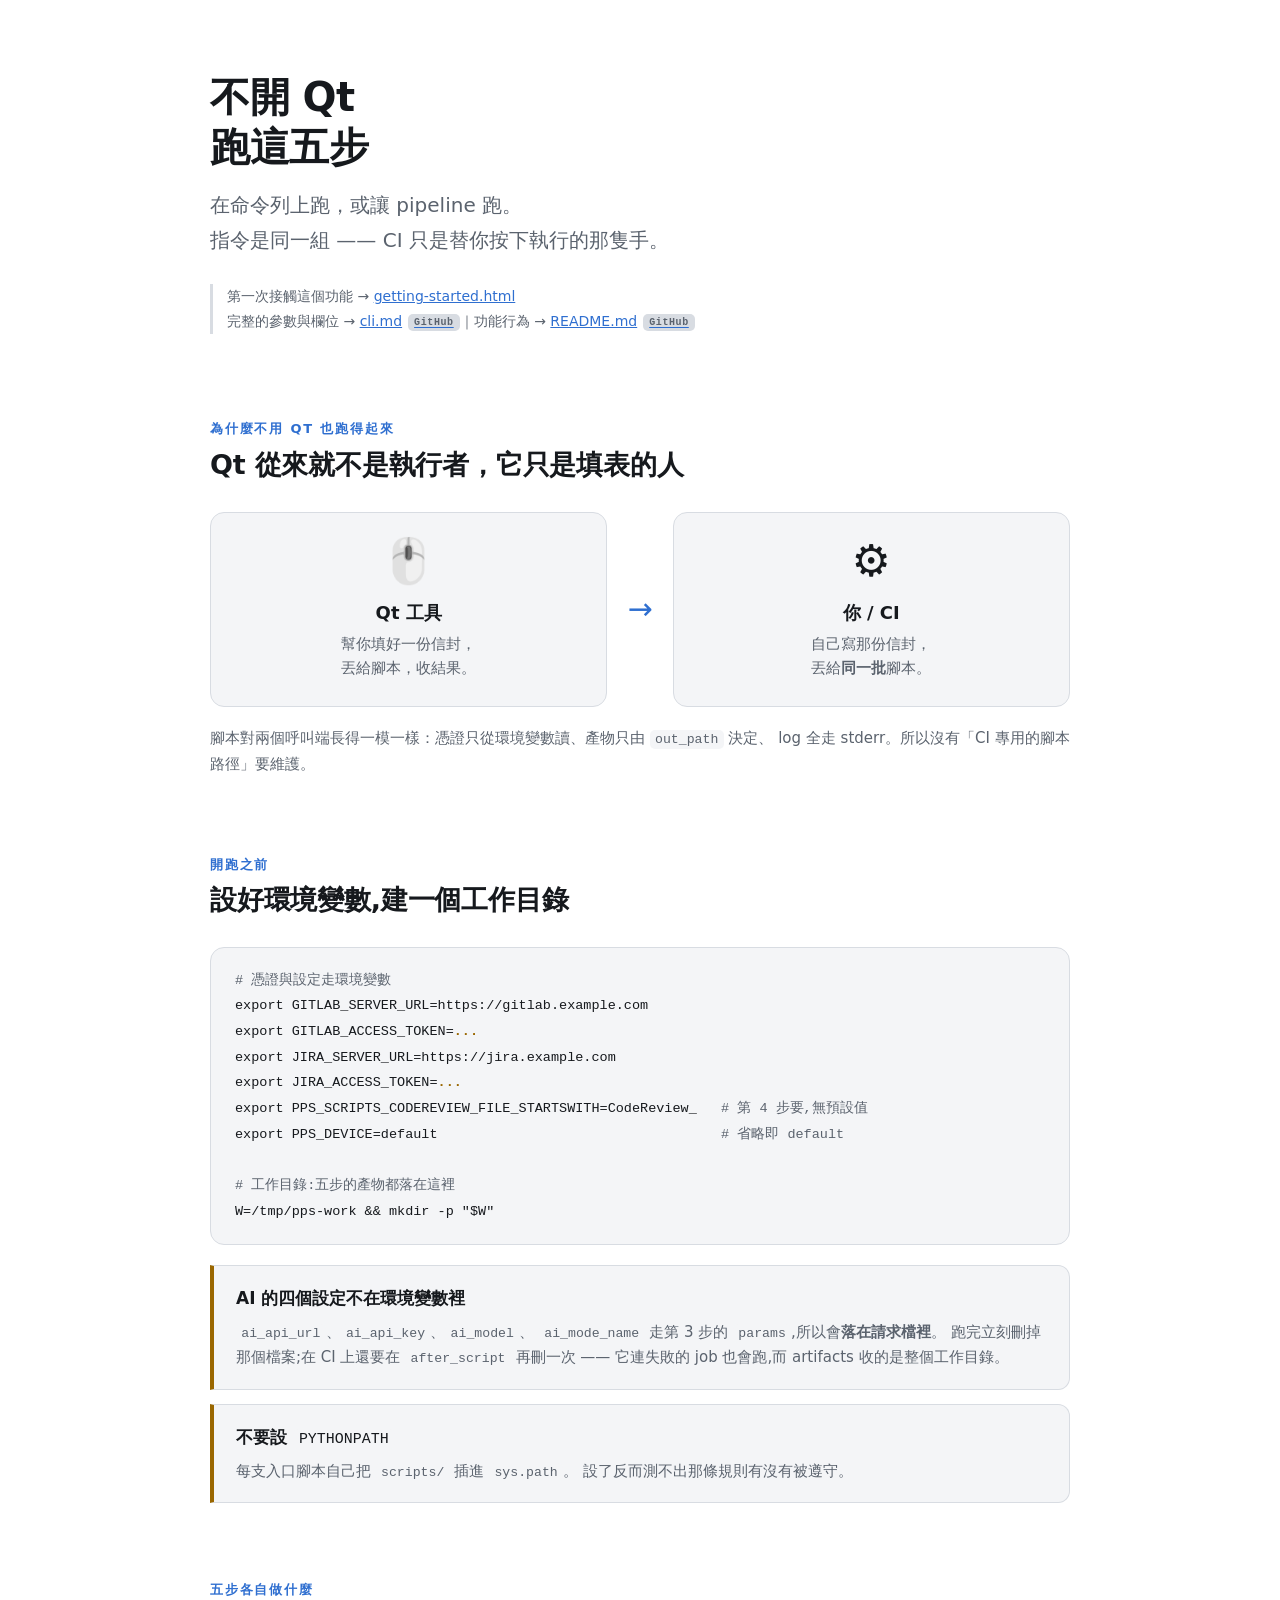
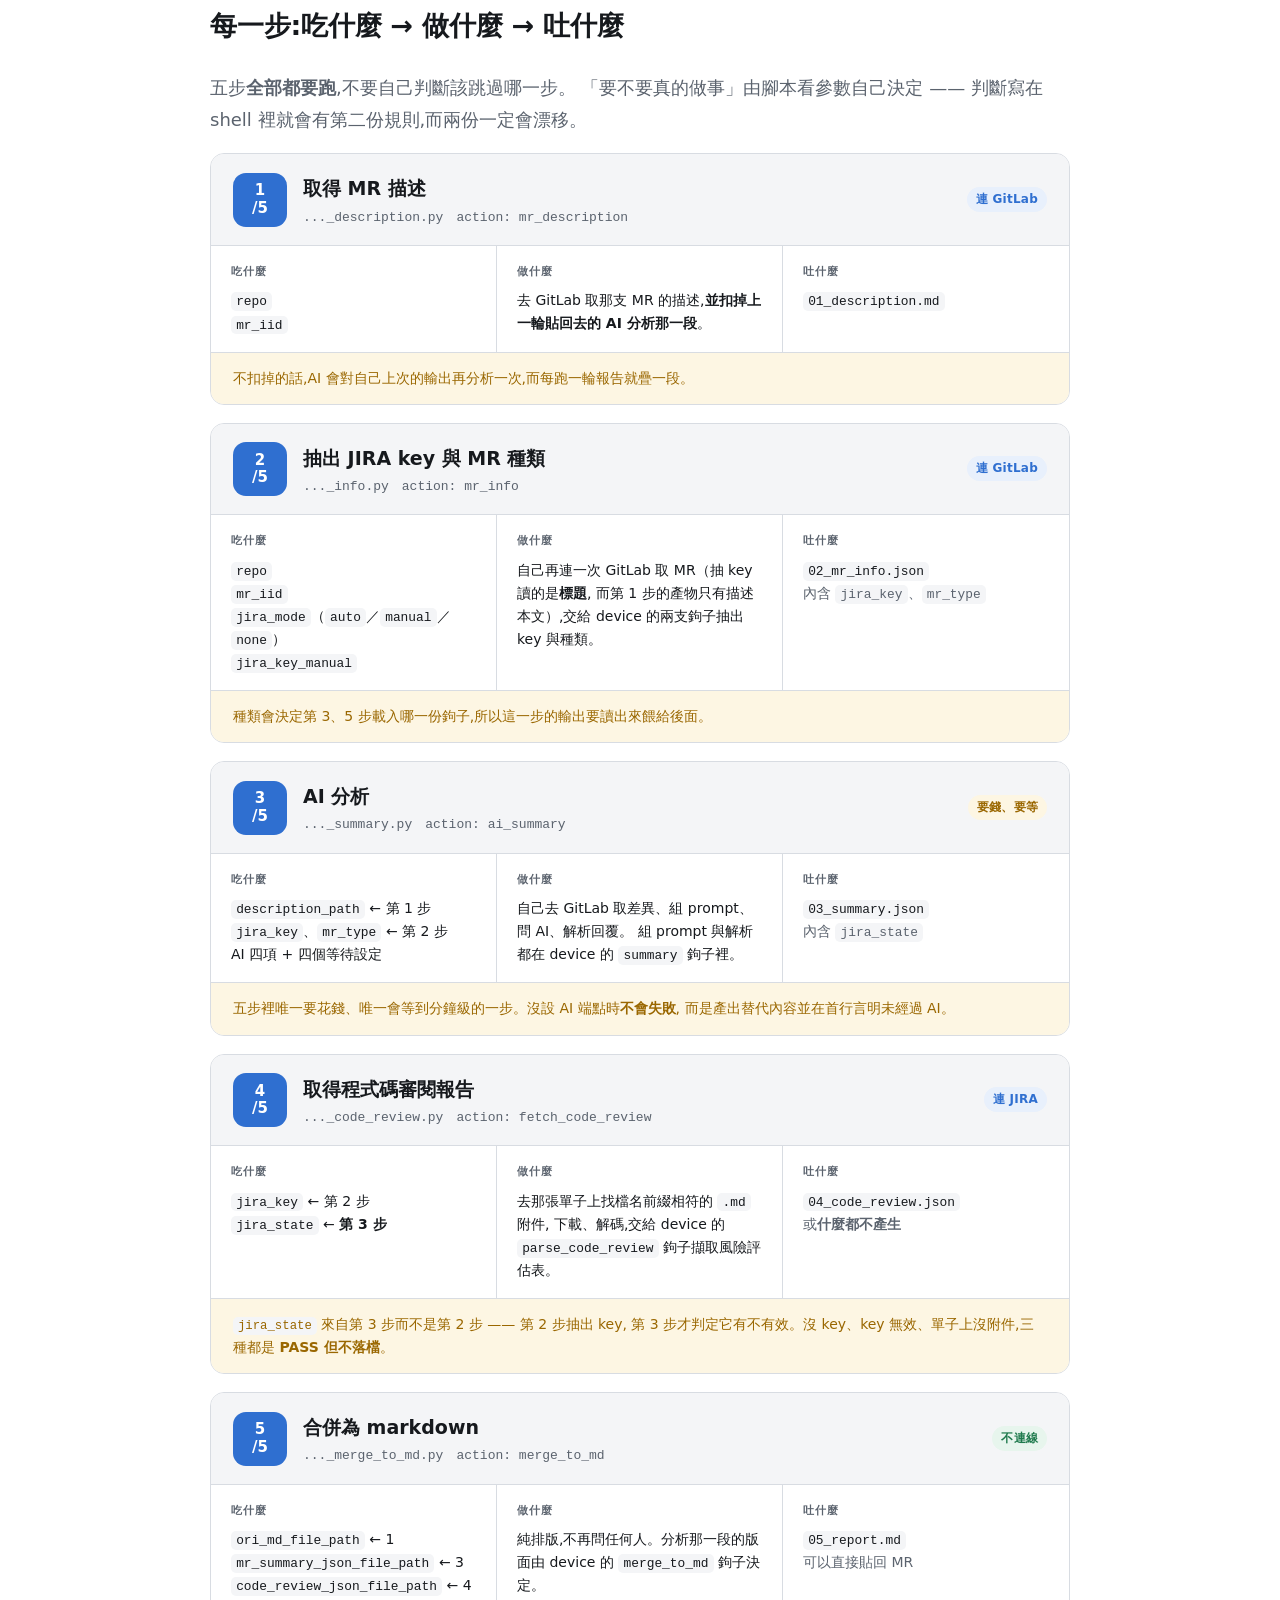
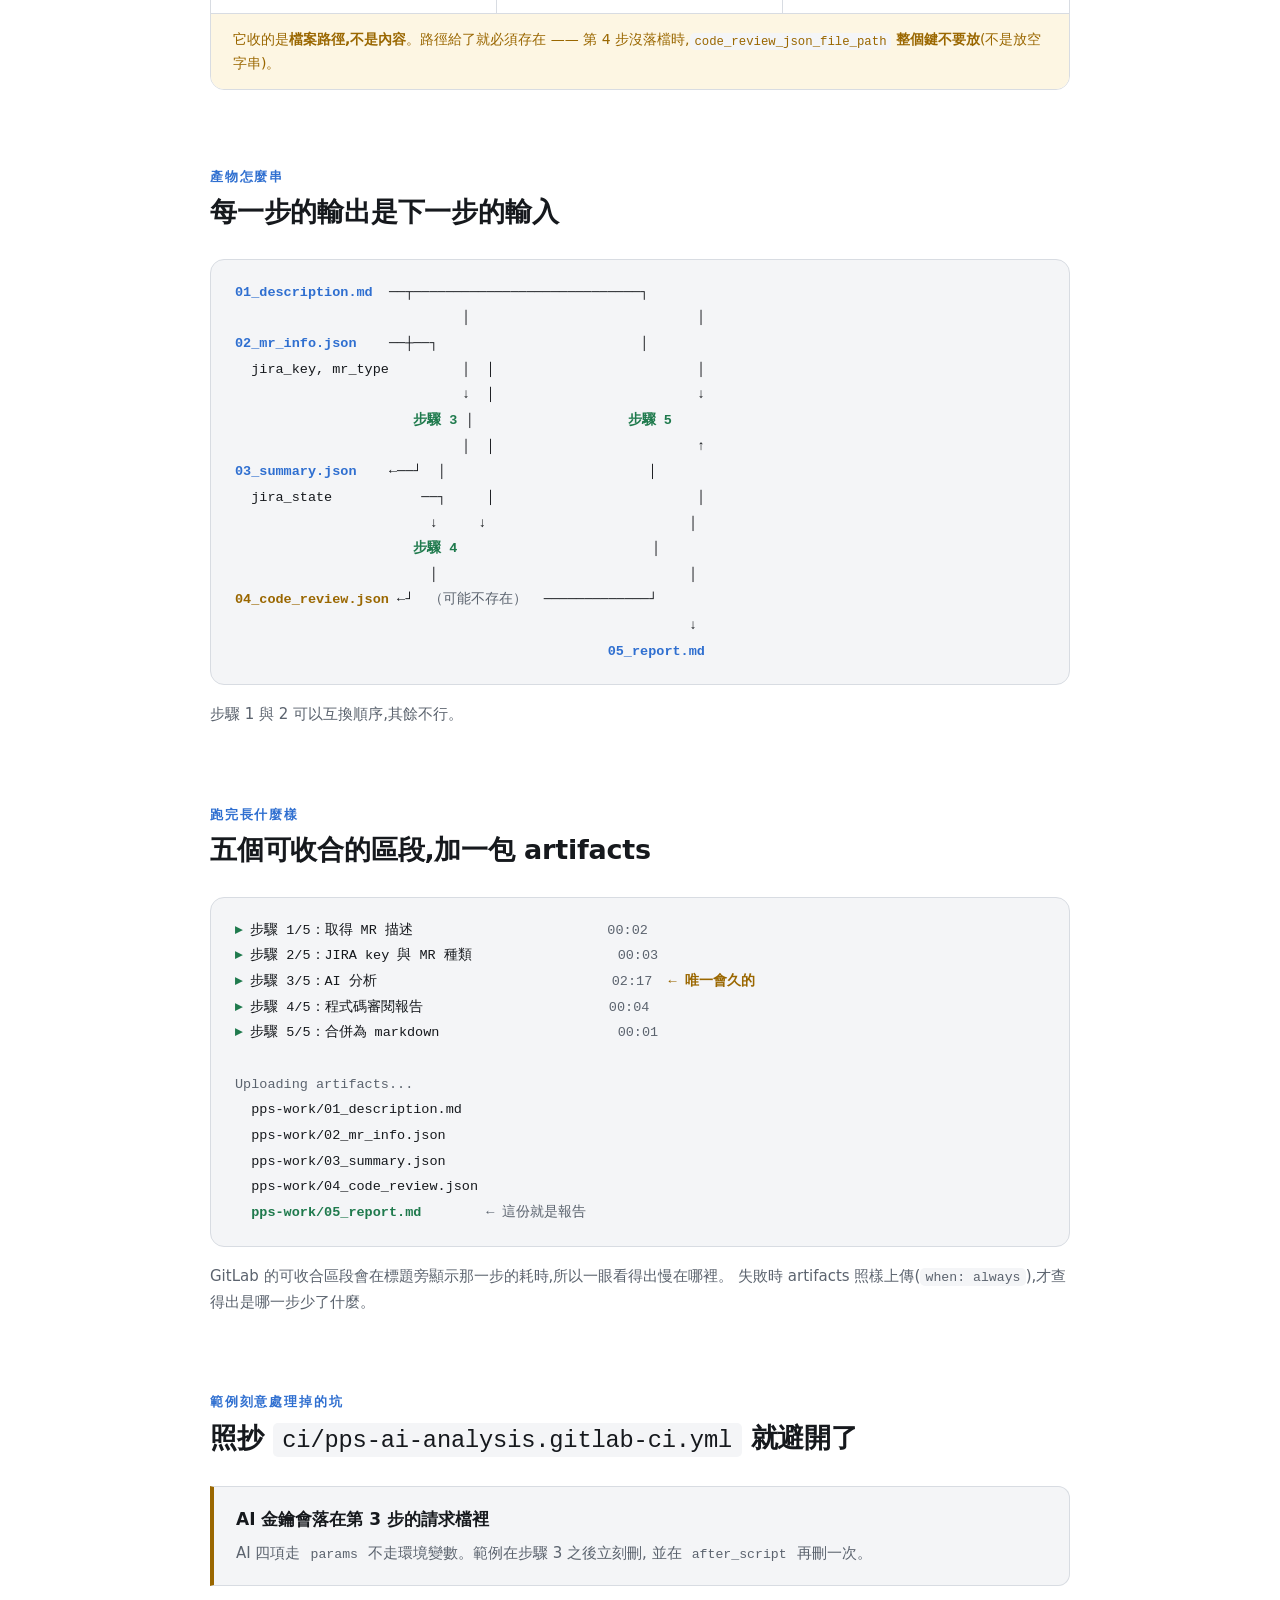
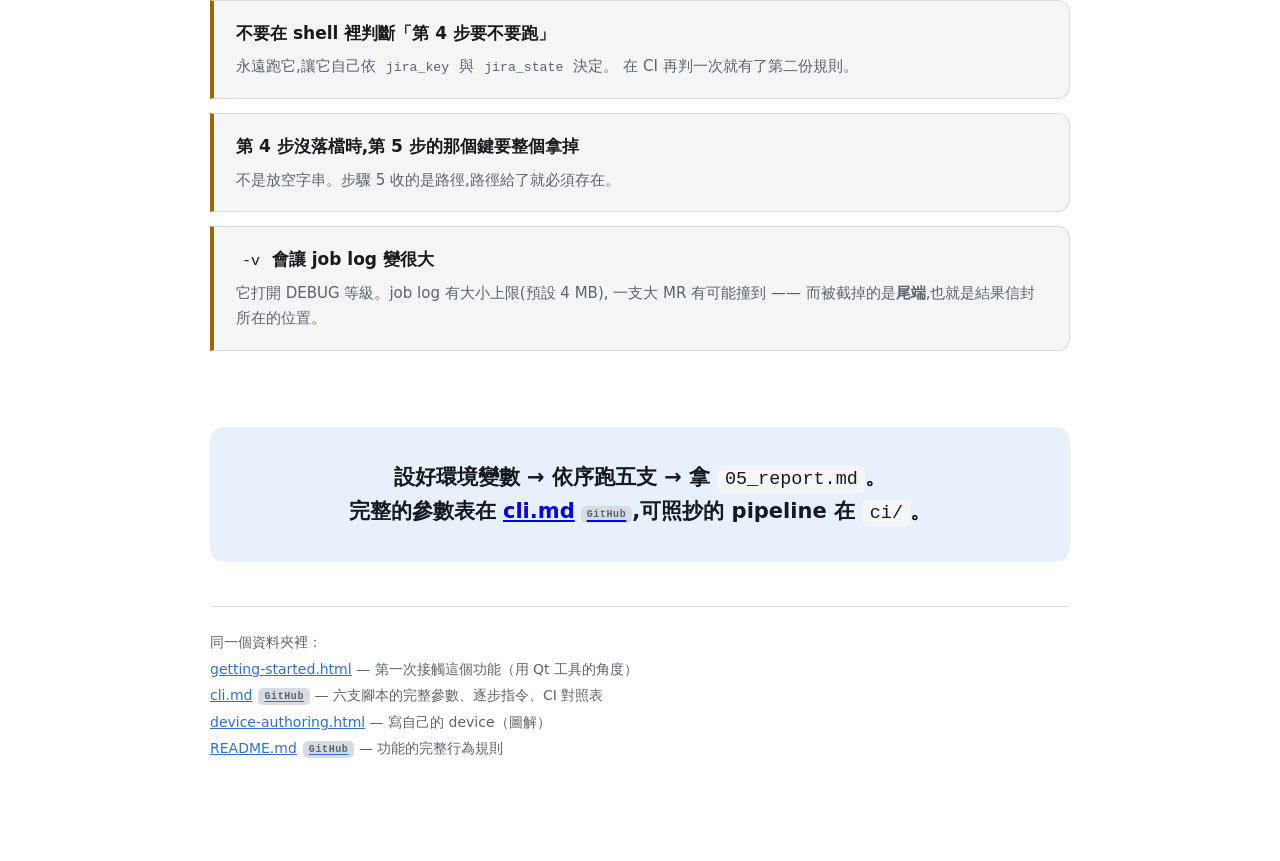
==== docs/ai-analysis-gitlab-mr/cli.html @ 0986f2eb "Empty the Q&A sections, keeping their scaffolding All 31 questions across the four pages come out. T" ====
<!DOCTYPE html>
<html lang="zh-Hant">
<head>
<meta charset="utf-8">
<meta name="viewport" content="width=device-width, initial-scale=1">
<title>AI Analysis GitLab MR — 不開 Qt 跑（命令列與 CI）</title>
<link rel="stylesheet" href="../_doc.css">
</head>
<body>
<main>

<header>
  <h1>不開 Qt<br>跑這五步</h1>
  <p class="sub">在命令列上跑，或讓 pipeline 跑。<br>
  指令是同一組 —— CI 只是替你按下執行的那隻手。</p>
  <div class="kin">
    第一次接觸這個功能 → <a href="getting-started.html">getting-started.html</a><br>
    完整的參數與欄位 → <a class="ext" href="https://github.com/JonasHuang178/PPS2_0DevTool/blob/add-ai-analysis-gitlab-mr/docs/ai-analysis-gitlab-mr/cli.md">cli.md</a>｜功能行為 → <a class="ext" href="https://github.com/JonasHuang178/PPS2_0DevTool/blob/add-ai-analysis-gitlab-mr/docs/ai-analysis-gitlab-mr/README.md">README.md</a>
  </div>
</header>

<!-- ============ 為什麼跑得起來 ============ -->
<section>
  <h2>為什麼不用 Qt 也跑得起來</h2>
  <h3>Qt 從來就不是執行者，它只是填表的人</h3>

  <div class="ba">
    <div class="ba-card">
      <div class="ba-ico">🖱️</div>
      <div class="ba-t">Qt 工具</div>
      <div class="ba-d">幫你填好一份信封，<br>丟給腳本，收結果。</div>
    </div>
    <div class="ba-arrow">→</div>
    <div class="ba-card">
      <div class="ba-ico">⚙️</div>
      <div class="ba-t">你 / CI</div>
      <div class="ba-d">自己寫那份信封，<br>丟給<strong>同一批</strong>腳本。</div>
    </div>
  </div>

  <p class="muted" style="font-size:15px;margin-top:18px">
    腳本對兩個呼叫端長得一模一樣：憑證只從環境變數讀、產物只由 <code>out_path</code> 決定、
    log 全走 stderr。所以沒有「CI 專用的腳本路徑」要維護。
  </p>
</section>

<!-- ============ 準備 ============ -->
<section>
  <h2>開跑之前</h2>
  <h3>設好環境變數,建一個工作目錄</h3>

  <div class="term"><span class="c"># 憑證與設定走環境變數</span>
export GITLAB_SERVER_URL=https://gitlab.example.com
export GITLAB_ACCESS_TOKEN=<span class="y">...</span>
export JIRA_SERVER_URL=https://jira.example.com
export JIRA_ACCESS_TOKEN=<span class="y">...</span>
export PPS_SCRIPTS_CODEREVIEW_FILE_STARTSWITH=CodeReview_   <span class="c"># 第 4 步要,無預設值</span>
export PPS_DEVICE=default                                   <span class="c"># 省略即 default</span>

<span class="c"># 工作目錄:五步的產物都落在這裡</span>
W=/tmp/pps-work &amp;&amp; mkdir -p "$W"</div>

  <div class="stuck" style="margin-top:20px">
    <div class="st">
      <div class="st-q">AI 的四個設定<strong>不在</strong>環境變數裡</div>
      <div class="st-a"><code>ai_api_url</code>、<code>ai_api_key</code>、<code>ai_model</code>、
      <code>ai_mode_name</code> 走第 3 步的 <code>params</code>,所以會<strong>落在請求檔裡</strong>。
      跑完立刻刪掉那個檔案;在 CI 上還要在 <code>after_script</code> 再刪一次 ——
      它連失敗的 job 也會跑,而 artifacts 收的是整個工作目錄。</div>
    </div>
    <div class="st">
      <div class="st-q">不要設 <code>PYTHONPATH</code></div>
      <div class="st-a">每支入口腳本自己把 <code>scripts/</code> 插進 <code>sys.path</code>。
      設了反而測不出那條規則有沒有被遵守。</div>
    </div>
  </div>
</section>

<!-- ============ 五步各自做什麼 ============ -->
<section>
  <h2>五步各自做什麼</h2>
  <h3>每一步:吃什麼 → 做什麼 → 吐什麼</h3>
  <p class="lead muted">五步<strong>全部都要跑</strong>,不要自己判斷該跳過哪一步。
  「要不要真的做事」由腳本看參數自己決定 —— 判斷寫在 shell 裡就會有第二份規則,而兩份一定會漂移。</p>

  <!-- 1 -->
  <div class="io">
    <div class="io-head">
      <div class="io-n">1<br>/5</div>
      <div>
        <div class="io-t">取得 MR 描述</div>
        <div class="io-s">..._description.py　action: mr_description</div>
      </div>
      <div><span class="fl-tag tag-net">連 GitLab</span></div>
    </div>
    <div class="io-body">
      <div class="io-cell">
        <div class="io-k">吃什麼</div>
        <div class="io-v"><code>repo</code><br><code>mr_iid</code></div>
      </div>
      <div class="io-cell">
        <div class="io-k">做什麼</div>
        <div class="io-v">去 GitLab 取那支 MR 的描述,<strong>並扣掉上一輪貼回去的 AI 分析那一段</strong>。</div>
      </div>
      <div class="io-cell">
        <div class="io-k">吐什麼</div>
        <div class="io-v"><code>01_description.md</code></div>
      </div>
    </div>
    <div class="io-note">不扣掉的話,AI 會對自己上次的輸出再分析一次,而每跑一輪報告就疊一段。</div>
  </div>

  <!-- 2 -->
  <div class="io">
    <div class="io-head">
      <div class="io-n">2<br>/5</div>
      <div>
        <div class="io-t">抽出 JIRA key 與 MR 種類</div>
        <div class="io-s">..._info.py　action: mr_info</div>
      </div>
      <div><span class="fl-tag tag-net">連 GitLab</span></div>
    </div>
    <div class="io-body">
      <div class="io-cell">
        <div class="io-k">吃什麼</div>
        <div class="io-v"><code>repo</code><br><code>mr_iid</code><br>
        <code>jira_mode</code>（<code>auto</code>／<code>manual</code>／<code>none</code>）<br>
        <code>jira_key_manual</code></div>
      </div>
      <div class="io-cell">
        <div class="io-k">做什麼</div>
        <div class="io-v">自己再連一次 GitLab 取 MR（抽 key 讀的是<strong>標題</strong>,
        而第 1 步的產物只有描述本文）,交給 device 的兩支鉤子抽出 key 與種類。</div>
      </div>
      <div class="io-cell">
        <div class="io-k">吐什麼</div>
        <div class="io-v"><code>02_mr_info.json</code><br>
        <span class="muted">內含 <code>jira_key</code>、<code>mr_type</code></span></div>
      </div>
    </div>
    <div class="io-note">種類會決定第 3、5 步載入哪一份鉤子,所以這一步的輸出要讀出來餵給後面。</div>
  </div>

  <!-- 3 -->
  <div class="io">
    <div class="io-head">
      <div class="io-n">3<br>/5</div>
      <div>
        <div class="io-t">AI 分析</div>
        <div class="io-s">..._summary.py　action: ai_summary</div>
      </div>
      <div><span class="fl-tag tag-cost">要錢、要等</span></div>
    </div>
    <div class="io-body">
      <div class="io-cell">
        <div class="io-k">吃什麼</div>
        <div class="io-v"><code>description_path</code> ← 第 1 步<br>
        <code>jira_key</code>、<code>mr_type</code> ← 第 2 步<br>
        AI 四項 + 四個等待設定</div>
      </div>
      <div class="io-cell">
        <div class="io-k">做什麼</div>
        <div class="io-v">自己去 GitLab 取差異、組 prompt、問 AI、解析回覆。
        組 prompt 與解析都在 device 的 <code>summary</code> 鉤子裡。</div>
      </div>
      <div class="io-cell">
        <div class="io-k">吐什麼</div>
        <div class="io-v"><code>03_summary.json</code><br>
        <span class="muted">內含 <code>jira_state</code></span></div>
      </div>
    </div>
    <div class="io-note">五步裡唯一要花錢、唯一會等到分鐘級的一步。沒設 AI 端點時<strong>不會失敗</strong>,
    而是產出替代內容並在首行言明未經過 AI。</div>
  </div>

  <!-- 4 -->
  <div class="io">
    <div class="io-head">
      <div class="io-n">4<br>/5</div>
      <div>
        <div class="io-t">取得程式碼審閱報告</div>
        <div class="io-s">..._code_review.py　action: fetch_code_review</div>
      </div>
      <div><span class="fl-tag tag-net">連 JIRA</span></div>
    </div>
    <div class="io-body">
      <div class="io-cell">
        <div class="io-k">吃什麼</div>
        <div class="io-v"><code>jira_key</code> ← 第 2 步<br>
        <code>jira_state</code> ← <strong>第 3 步</strong></div>
      </div>
      <div class="io-cell">
        <div class="io-k">做什麼</div>
        <div class="io-v">去那張單子上找檔名前綴相符的 <code>.md</code> 附件,
        下載、解碼,交給 device 的 <code>parse_code_review</code> 鉤子擷取風險評估表。</div>
      </div>
      <div class="io-cell">
        <div class="io-k">吐什麼</div>
        <div class="io-v"><code>04_code_review.json</code><br>
        <span class="muted">或<strong>什麼都不產生</strong></span></div>
      </div>
    </div>
    <div class="io-note"><code>jira_state</code> 來自第 3 步而不是第 2 步 —— 第 2 步抽出 key,
    第 3 步才判定它有不有效。沒 key、key 無效、單子上沒附件,三種都是 <strong>PASS 但不落檔</strong>。</div>
  </div>

  <!-- 5 -->
  <div class="io">
    <div class="io-head">
      <div class="io-n">5<br>/5</div>
      <div>
        <div class="io-t">合併為 markdown</div>
        <div class="io-s">..._merge_to_md.py　action: merge_to_md</div>
      </div>
      <div><span class="fl-tag tag-local">不連線</span></div>
    </div>
    <div class="io-body">
      <div class="io-cell">
        <div class="io-k">吃什麼</div>
        <div class="io-v"><code>ori_md_file_path</code> ← 1<br>
        <code>mr_summary_json_file_path</code> ← 3<br>
        <code>code_review_json_file_path</code> ← 4</div>
      </div>
      <div class="io-cell">
        <div class="io-k">做什麼</div>
        <div class="io-v">純排版,不再問任何人。分析那一段的版面由 device 的
        <code>merge_to_md</code> 鉤子決定。</div>
      </div>
      <div class="io-cell">
        <div class="io-k">吐什麼</div>
        <div class="io-v"><code>05_report.md</code><br>
        <span class="muted">可以直接貼回 MR</span></div>
      </div>
    </div>
    <div class="io-note">它收的是<strong>檔案路徑,不是內容</strong>。路徑給了就必須存在 ——
    第 4 步沒落檔時,<code>code_review_json_file_path</code> <strong>整個鍵不要放</strong>(不是放空字串)。</div>
  </div>
</section>

<!-- ============ 產物怎麼串 ============ -->
<section>
  <h2>產物怎麼串</h2>
  <h3>每一步的輸出是下一步的輸入</h3>

  <div class="term"><span class="b">01_description.md</span>  ──┬────────────────────────────┐
                            │                            │
<span class="b">02_mr_info.json</span>    ──┼──┐                         │
  jira_key, mr_type         │  │                         │
                            ↓  │                         ↓
                      <span class="g">步驟 3</span> │                   <span class="g">步驟 5</span>
                            │  │                         ↑
<span class="b">03_summary.json</span>    ←──┘  │                         │
  jira_state           ──┐     │                         │
                        ↓     ↓                         │
                      <span class="g">步驟 4</span>                        │
                        │                               │
<span class="y">04_code_review.json</span> ←┘  <span class="c">（可能不存在）</span>  ─────────────┘
                                                        ↓
                                              <span class="b">05_report.md</span></div>

  <p class="muted" style="font-size:15px;margin-top:16px">
    步驟 1 與 2 可以互換順序,其餘不行。
  </p>
</section>

<!-- ============ 跑完長什麼樣 ============ -->
<section>
  <h2>跑完長什麼樣</h2>
  <h3>五個可收合的區段,加一包 artifacts</h3>

  <div class="term"><span class="g">▸</span> 步驟 1/5：取得 MR 描述                        <span class="c">00:02</span>
<span class="g">▸</span> 步驟 2/5：JIRA key 與 MR 種類                  <span class="c">00:03</span>
<span class="g">▸</span> 步驟 3/5：AI 分析                             <span class="c">02:17</span>  <span class="y">← 唯一會久的</span>
<span class="g">▸</span> 步驟 4/5：程式碼審閱報告                       <span class="c">00:04</span>
<span class="g">▸</span> 步驟 5/5：合併為 markdown                      <span class="c">00:01</span>

<span class="c">Uploading artifacts...</span>
  pps-work/01_description.md
  pps-work/02_mr_info.json
  pps-work/03_summary.json
  pps-work/04_code_review.json
  <span class="g">pps-work/05_report.md</span>        <span class="c">← 這份就是報告</span></div>

  <p class="muted" style="font-size:15px;margin-top:16px">
    GitLab 的可收合區段會在標題旁顯示那一步的耗時,所以一眼看得出慢在哪裡。
    失敗時 artifacts 照樣上傳(<code>when: always</code>),才查得出是哪一步少了什麼。
  </p>
</section>

<!-- ============ 坑 ============ -->
<section>
  <h2>範例刻意處理掉的坑</h2>
  <h3>照抄 <code>ci/pps-ai-analysis.gitlab-ci.yml</code> 就避開了</h3>

  <div class="stuck">
    <div class="st">
      <div class="st-q">AI 金鑰會落在第 3 步的請求檔裡</div>
      <div class="st-a">AI 四項走 <code>params</code> 不走環境變數。範例在步驟 3 之後立刻刪,
      並在 <code>after_script</code> 再刪一次。</div>
    </div>
    <div class="st">
      <div class="st-q">不要在 shell 裡判斷「第 4 步要不要跑」</div>
      <div class="st-a">永遠跑它,讓它自己依 <code>jira_key</code> 與 <code>jira_state</code> 決定。
      在 CI 再判一次就有了第二份規則。</div>
    </div>
    <div class="st">
      <div class="st-q">第 4 步沒落檔時,第 5 步的那個鍵要<strong>整個拿掉</strong></div>
      <div class="st-a">不是放空字串。步驟 5 收的是路徑,路徑給了就必須存在。</div>
    </div>
    <div class="st">
      <div class="st-q"><code>-v</code> 會讓 job log 變很大</div>
      <div class="st-a">它打開 DEBUG 等級。job log 有大小上限(預設 4 MB),
      一支大 MR 有可能撞到 —— 而被截掉的是<strong>尾端</strong>,也就是結果信封所在的位置。</div>
    </div>
  </div>
</section>

<!-- ============ 常見問題 ============

     這一節的題目全部清空了，等使用者逐題提出需求再加回來。

     要加第一題時：把這整段註解的頭尾拿掉，然後照下面的形狀填。
     答案裡有 strong 或 br 這類標籤時，**一定**要包在內層那一個 span 裡 ——
     .qa-a 是 grid，直接放的話每個標籤都會變成獨立的格子，被擠成一行一個字。

<section>
  <h2>常見問題</h2>
  <h3>在命令列或 CI 上最常被問的</h3>

  <div class="qa">
    <div class="qa-item">
      <div class="qa-q"><span>問題寫這裡？</span></div>
      <div class="qa-a"><span>答案寫這裡。</span></div>
    </div>
  </div>
</section>

============ 常見問題結束 ============ -->

<div class="closing">
  設好環境變數 → 依序跑五支 → 拿 <code>05_report.md</code>。<br>
  完整的參數表在 <a class="ext" href="https://github.com/JonasHuang178/PPS2_0DevTool/blob/add-ai-analysis-gitlab-mr/docs/ai-analysis-gitlab-mr/cli.md">cli.md</a>,可照抄的 pipeline 在 <code>ci/</code>。
</div>

<footer>
  同一個資料夾裡：<br>
  <a href="getting-started.html">getting-started.html</a> — 第一次接觸這個功能（用 Qt 工具的角度）<br>
  <a class="ext" href="https://github.com/JonasHuang178/PPS2_0DevTool/blob/add-ai-analysis-gitlab-mr/docs/ai-analysis-gitlab-mr/cli.md">cli.md</a> — 六支腳本的完整參數、逐步指令、CI 對照表<br>
  <a href="device-authoring.html">device-authoring.html</a> — 寫自己的 device（圖解）<br>
  <a class="ext" href="https://github.com/JonasHuang178/PPS2_0DevTool/blob/add-ai-analysis-gitlab-mr/docs/ai-analysis-gitlab-mr/README.md">README.md</a> — 功能的完整行為規則
</footer>

</main>
</body>
</html>
---- docs/_doc.css ----
/* 這個資料夾裡三份圖解頁共用的樣式。
 *
 * 底線開頭 = 不是一份文件，與 device/_template 同一個慣例。
 * 抽出來是為了「同類文件風格一致」這條規則 —— 三份各帶一份副本的話，
 * 改了其中一份的顏色，另外兩份會安靜地長得不一樣。 */

:root {
  --bg:        #ffffff;
  --bg2:       #f4f5f7;
  --ink:       #16191d;
  --ink2:      #5b636e;
  --line:      #d8dce2;
  --accent:    #2f6fd0;
  --accent-bg: #e8f0fc;
  --warn:      #9a6700;
  --warn-bg:   #fdf6e3;
  --ok:        #1f7a4d;
  --ok-bg:     #e7f5ed;
  --mono: ui-monospace, "SF Mono", Menlo, Consolas, monospace;
}
@media (prefers-color-scheme: dark) {
  :root {
    --bg:        #15181c;
    --bg2:       #1d2126;
    --ink:       #e8eaed;
    --ink2:      #9aa3af;
    --line:      #333a43;
    --accent:    #74a7f0;
    --accent-bg: #1c2a3f;
    --warn:      #e3b341;
    --warn-bg:   #2b2416;
    --ok:        #5fd39b;
    --ok-bg:     #16291f;
  }
}

* { box-sizing: border-box; }

body {
  margin: 0;
  padding: 0 20px 100px;
  background: var(--bg);
  color: var(--ink);
  font: 16px/1.75 -apple-system, "Noto Sans TC", "PingFang TC",
        "Microsoft JhengHei", system-ui, sans-serif;
}
main { max-width: 860px; margin: 0 auto; }

/* ---------- 標頭 ---------- */
header { padding: 72px 0 8px; }
h1 { font-size: 40px; line-height: 1.25; margin: 0 0 16px; letter-spacing: -.5px; }
.sub { font-size: 20px; color: var(--ink2); margin: 0; }
.kin {
  margin-top: 26px; font-size: 14px; color: var(--ink2);
  border-left: 3px solid var(--line); padding-left: 14px; line-height: 1.8;
}
.kin a { color: var(--accent); }

/* ---------- 區塊 ---------- */
section { margin-top: 76px; }
h2 {
  font-size: 13px; letter-spacing: .14em; text-transform: uppercase;
  color: var(--accent); margin: 0 0 6px; font-weight: 700;
}
h3 { font-size: 27px; line-height: 1.35; margin: 0 0 28px; letter-spacing: -.2px; }
h4 { font-size: 19px; margin: 36px 0 14px; }

p { margin: 0 0 18px; }
.lead { font-size: 18px; }
.muted { color: var(--ink2); }
code {
  font: 500 .88em/1.5 var(--mono);
  background: var(--bg2); padding: .15em .4em; border-radius: 5px;
}

/* ---------- 前後對比 ---------- */
.ba {
  display: grid; grid-template-columns: 1fr auto 1fr; gap: 20px;
  align-items: stretch; margin: 0 0 8px;
}
.ba-card {
  background: var(--bg2); border: 1px solid var(--line);
  border-radius: 14px; padding: 26px 22px; text-align: center;
}
.ba-ico { font-size: 44px; line-height: 1; margin-bottom: 14px; }
.ba-t { font-weight: 700; font-size: 18px; margin-bottom: 4px; }
.ba-d { color: var(--ink2); font-size: 15px; line-height: 1.6; }
.ba-arrow { display: flex; align-items: center; font-size: 30px; color: var(--accent); }

/* ---------- 編號步驟 ---------- */
.steps { display: grid; gap: 14px; }
.step {
  display: grid; grid-template-columns: 62px 1fr; gap: 20px; align-items: center;
  background: var(--bg2); border: 1px solid var(--line);
  border-radius: 14px; padding: 20px 24px;
}
.num {
  width: 62px; height: 62px; border-radius: 50%;
  background: var(--accent); color: #fff;
  display: flex; align-items: center; justify-content: center;
  font-size: 27px; font-weight: 700;
}
.step-t { font-size: 19px; font-weight: 700; margin-bottom: 2px; }
.step-d { color: var(--ink2); font-size: 15px; line-height: 1.6; }

.press {
  margin-top: 14px; text-align: center;
  border: 2px dashed var(--accent); border-radius: 14px;
  padding: 26px; background: var(--accent-bg);
}
.press-btn {
  display: inline-block; background: var(--accent); color: #fff;
  font-size: 19px; font-weight: 700; padding: 13px 34px; border-radius: 9px;
}
.press-d { color: var(--ink2); font-size: 15px; margin-top: 12px; }

/* ---------- 流程列（一行一步） ---------- */
.flow { display: grid; gap: 0; }
.fl {
  display: grid; grid-template-columns: 50px 1fr; gap: 20px;
  padding: 20px 0; border-top: 1px solid var(--line);
}
.fl:last-child { border-bottom: 1px solid var(--line); }
.fl-n {
  width: 50px; height: 50px; border-radius: 12px;
  background: var(--bg2); border: 1px solid var(--line);
  display: flex; align-items: center; justify-content: center;
  font-size: 20px; font-weight: 700; color: var(--accent);
}
.fl-t { font-size: 18px; font-weight: 700; margin-bottom: 3px; }
.fl-d { color: var(--ink2); font-size: 15px; line-height: 1.65; }

/* ---------- 標籤 ---------- */
.fl-tag {
  display: inline-block; font-size: 12px; font-weight: 700;
  padding: 2px 9px; border-radius: 20px; margin-left: 8px;
  vertical-align: 2px; letter-spacing: .02em;
}
.tag-net   { background: var(--accent-bg); color: var(--accent); }
.tag-cost  { background: var(--warn-bg);   color: var(--warn); }
.tag-local { background: var(--ok-bg);     color: var(--ok); }

/* ---------- 吃什麼 / 做什麼 / 吐什麼 ---------- */
.io { border: 1px solid var(--line); border-radius: 14px; overflow: hidden; margin-bottom: 18px; }
.io-head {
  display: grid; grid-template-columns: 54px 1fr auto; gap: 16px;
  align-items: center; padding: 18px 22px; background: var(--bg2);
  border-bottom: 1px solid var(--line);
}
.io-n {
  width: 54px; height: 54px; border-radius: 13px;
  background: var(--accent); color: #fff;
  display: flex; align-items: center; justify-content: center;
  font-size: 15px; font-weight: 700; line-height: 1.15; text-align: center;
}
.io-t { font-size: 19px; font-weight: 700; }
.io-s { font: 500 13px/1.5 var(--mono); color: var(--ink2); margin-top: 2px; }
.io-body { display: grid; grid-template-columns: 1fr 1fr 1fr; }
.io-cell { padding: 16px 20px; border-right: 1px solid var(--line); }
.io-cell:last-child { border-right: 0; }
.io-k {
  font-size: 11px; font-weight: 700; letter-spacing: .1em;
  text-transform: uppercase; color: var(--ink2); margin-bottom: 8px;
}
.io-v { font-size: 14px; line-height: 1.65; }
.io-v code { font-size: .92em; }
.io-note {
  padding: 14px 22px; border-top: 1px solid var(--line);
  background: var(--warn-bg); color: var(--warn);
  font-size: 14px; line-height: 1.65;
}

/* ---------- 檔案 / 終端機模擬 ---------- */
.term {
  background: var(--bg2); border: 1px solid var(--line); border-radius: 14px;
  padding: 20px 24px; font: 500 13.5px/1.9 var(--mono);
  overflow-x: auto; white-space: pre; color: var(--ink);
}
.term .c  { color: var(--ink2); }
.term .g  { color: var(--ok); font-weight: 700; }
.term .y  { color: var(--warn); font-weight: 700; }
.term .b  { color: var(--accent); font-weight: 700; }

/* ---------- 兩欄對照 ---------- */
.report { border: 1px solid var(--line); border-radius: 14px; overflow: hidden; }
.rb { display: grid; grid-template-columns: 1fr 1fr; border-bottom: 1px solid var(--line); }
.rb:last-child { border-bottom: 0; }
.rb-l { padding: 18px 22px; border-right: 1px solid var(--line); }
.rb-r { padding: 18px 22px; background: var(--bg2); }
.rb-h { font: 600 .9em/1.5 var(--mono); color: var(--accent); }
.rb-d { color: var(--ink2); font-size: 15px; line-height: 1.6; }
.rb-opt { font-size: 12px; color: var(--warn); font-weight: 700; }

/* ---------- 警示卡 ---------- */
.stuck { display: grid; gap: 14px; }
.st {
  background: var(--bg2); border: 1px solid var(--line);
  border-left: 4px solid var(--warn); border-radius: 0 12px 12px 0;
  padding: 18px 22px;
}
.st-q { font-size: 17px; font-weight: 700; margin-bottom: 6px; }
.st-a { color: var(--ink2); font-size: 15px; line-height: 1.7; }

/* ---------- 收尾 ---------- */
.closing {
  margin-top: 76px; padding: 34px 30px;
  background: var(--accent-bg); border-radius: 14px;
  font-size: 21px; line-height: 1.6; font-weight: 600; text-align: center;
}
footer {
  margin-top: 44px; padding-top: 22px; border-top: 1px solid var(--line);
  color: var(--ink2); font-size: 14px; line-height: 1.9;
}
footer a { color: var(--accent); }

@media (max-width: 680px) {
  h1 { font-size: 31px; }
  h3 { font-size: 22px; }
  .ba { grid-template-columns: 1fr; }
  .ba-arrow { justify-content: center; transform: rotate(90deg); }
  .rb, .io-body { grid-template-columns: 1fr; }
  .rb-l { border-right: 0; border-bottom: 1px solid var(--line); }
  .io-cell { border-right: 0; border-bottom: 1px solid var(--line); }
  .io-cell:last-child { border-bottom: 0; }
  .step { grid-template-columns: 50px 1fr; gap: 14px; }
  .num { width: 50px; height: 50px; font-size: 22px; }
}

/* ---------- 掛點圖（步驟 → 鉤子 → 簽章） ----------
 *
 * 用 grid 而不是在 <pre> 裡用空格對齊：等寬字型對 CJK 走的是後備字型，
 * 字寬不保證是拉丁字元的兩倍，所以用字元數算出來的欄位在別台機器上會跑掉。 */
.hooks {
  border: 1px solid var(--line); border-radius: 14px;
  background: var(--bg2); padding: 22px 26px;
}
.hook-row {
  display: grid; grid-template-columns: 1fr auto 1.1fr;
  gap: 10px 22px; align-items: baseline; padding: 7px 0;
}
.hook-step { font-size: 15px; }
.hook-step b { font-weight: 700; }
.hook-step .s { color: var(--ink2); margin-right: 8px; }
.hook-name {
  font: 700 13.5px/1.6 var(--mono); white-space: nowrap;
}
.hook-name::before { content: "←\00a0"; color: var(--ink2); font-weight: 400; }
.hook-name.t { color: var(--ok); }
.hook-name.u { color: var(--accent); }
.hook-sig { font: 500 13px/1.6 var(--mono); color: var(--ink2); }
.hook-none { color: var(--ink2); font: 500 13px/1.6 var(--mono); }
.hook-legend {
  margin-top: 16px; padding-top: 14px; border-top: 1px solid var(--line);
  font-size: 14px; color: var(--ink2);
}
.hook-legend b.t { color: var(--ok); }
.hook-legend b.u { color: var(--accent); }
@media (max-width: 680px) {
  .hook-row { grid-template-columns: 1fr; gap: 2px; padding: 12px 0; }
  .hook-name { white-space: normal; }
}

/* ---------- Q&A ----------
 *
 * 內容一定要包在單一子元素裡（.qa-q > span）。直接放文字的話，裡面的
 * <strong> 與 <br> 會各自變成一個 grid 項目，被擠進只有 26px 寬的欄位。 */
.qa { display: grid; gap: 12px; }
.qa-item {
  border: 1px solid var(--line); border-radius: 12px;
  background: var(--bg2); padding: 18px 22px;
}
.qa-q, .qa-a {
  display: grid; grid-template-columns: 26px minmax(0, 1fr);
  gap: 12px; align-items: start;
}
.qa-q { font-size: 17px; font-weight: 700; line-height: 1.55; }
.qa-a { margin-top: 10px; color: var(--ink2); font-size: 15px; line-height: 1.75; }
.qa-q::before, .qa-a::before {
  width: 26px; height: 26px; border-radius: 7px;
  font: 700 13px/26px var(--mono); text-align: center;
}
.qa-q::before { content: "Q"; background: var(--accent); color: #fff; }
.qa-a::before { content: "A"; background: var(--line);   color: var(--ink); }
.qa-a strong { color: var(--ink); }

/* ---------- 離站連結 ----------
 *
 * 文件站台關掉了 Jekyll（為了讓 _doc.css 這種底線開頭的檔案發布得出去），
 * 代價是 .md 在站台上以純文字送出。所以參考文件一律連到 github.com —— 它把
 * markdown 渲染得比任何東西都好。這個標記讓讀者知道自己要離開站台了。 */
.ext::after {
  content: "GitHub";
  font: 700 10px/1 var(--mono); letter-spacing: .06em;
  background: var(--line); color: var(--ink2);
  padding: 3px 6px; border-radius: 5px; margin-left: 6px;
  vertical-align: 1px;
}

/* 索引頁上連往 GitHub 的那幾張卡片 */
.idx-card.ext-card .idx-t::after {
  content: "GitHub";
  font: 700 10px/1 var(--mono); letter-spacing: .06em;
  background: var(--line); color: var(--ink2);
  padding: 3px 6px; border-radius: 5px; margin-left: 8px;
  vertical-align: 2px;
}
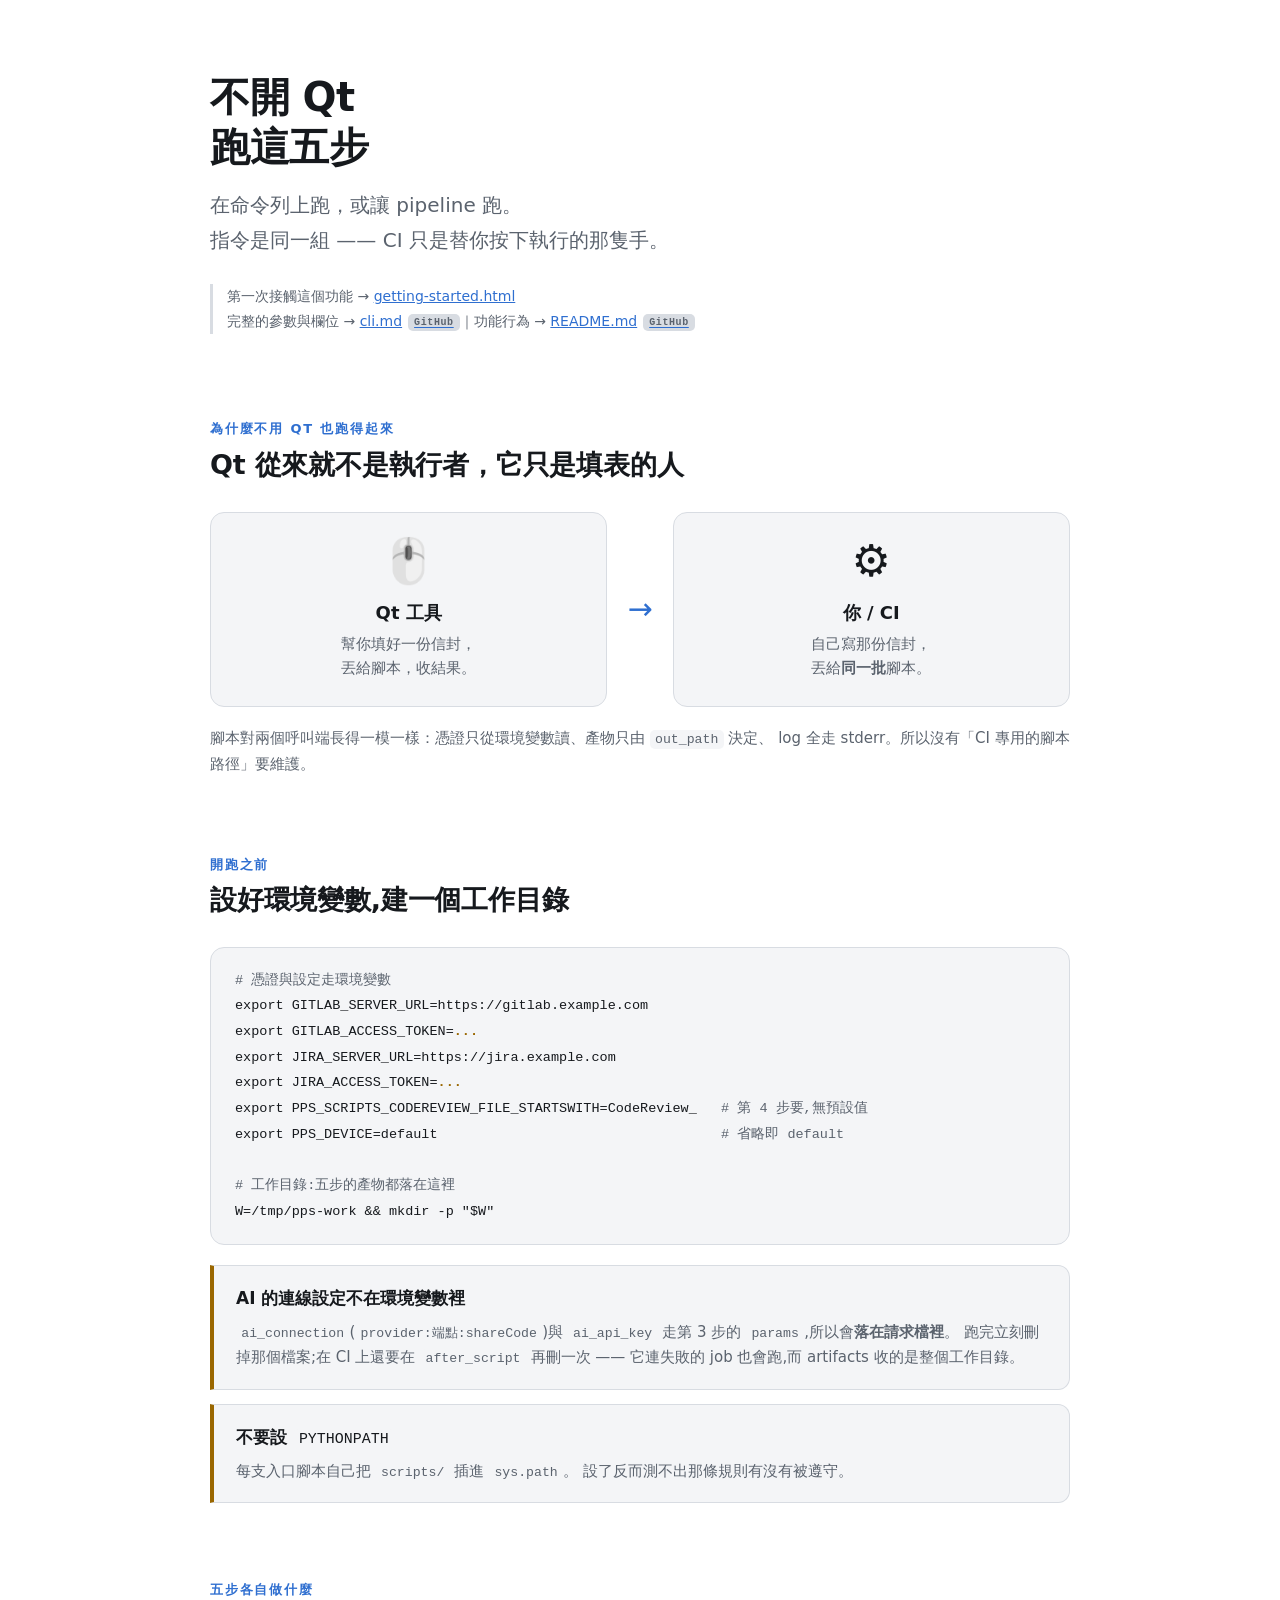
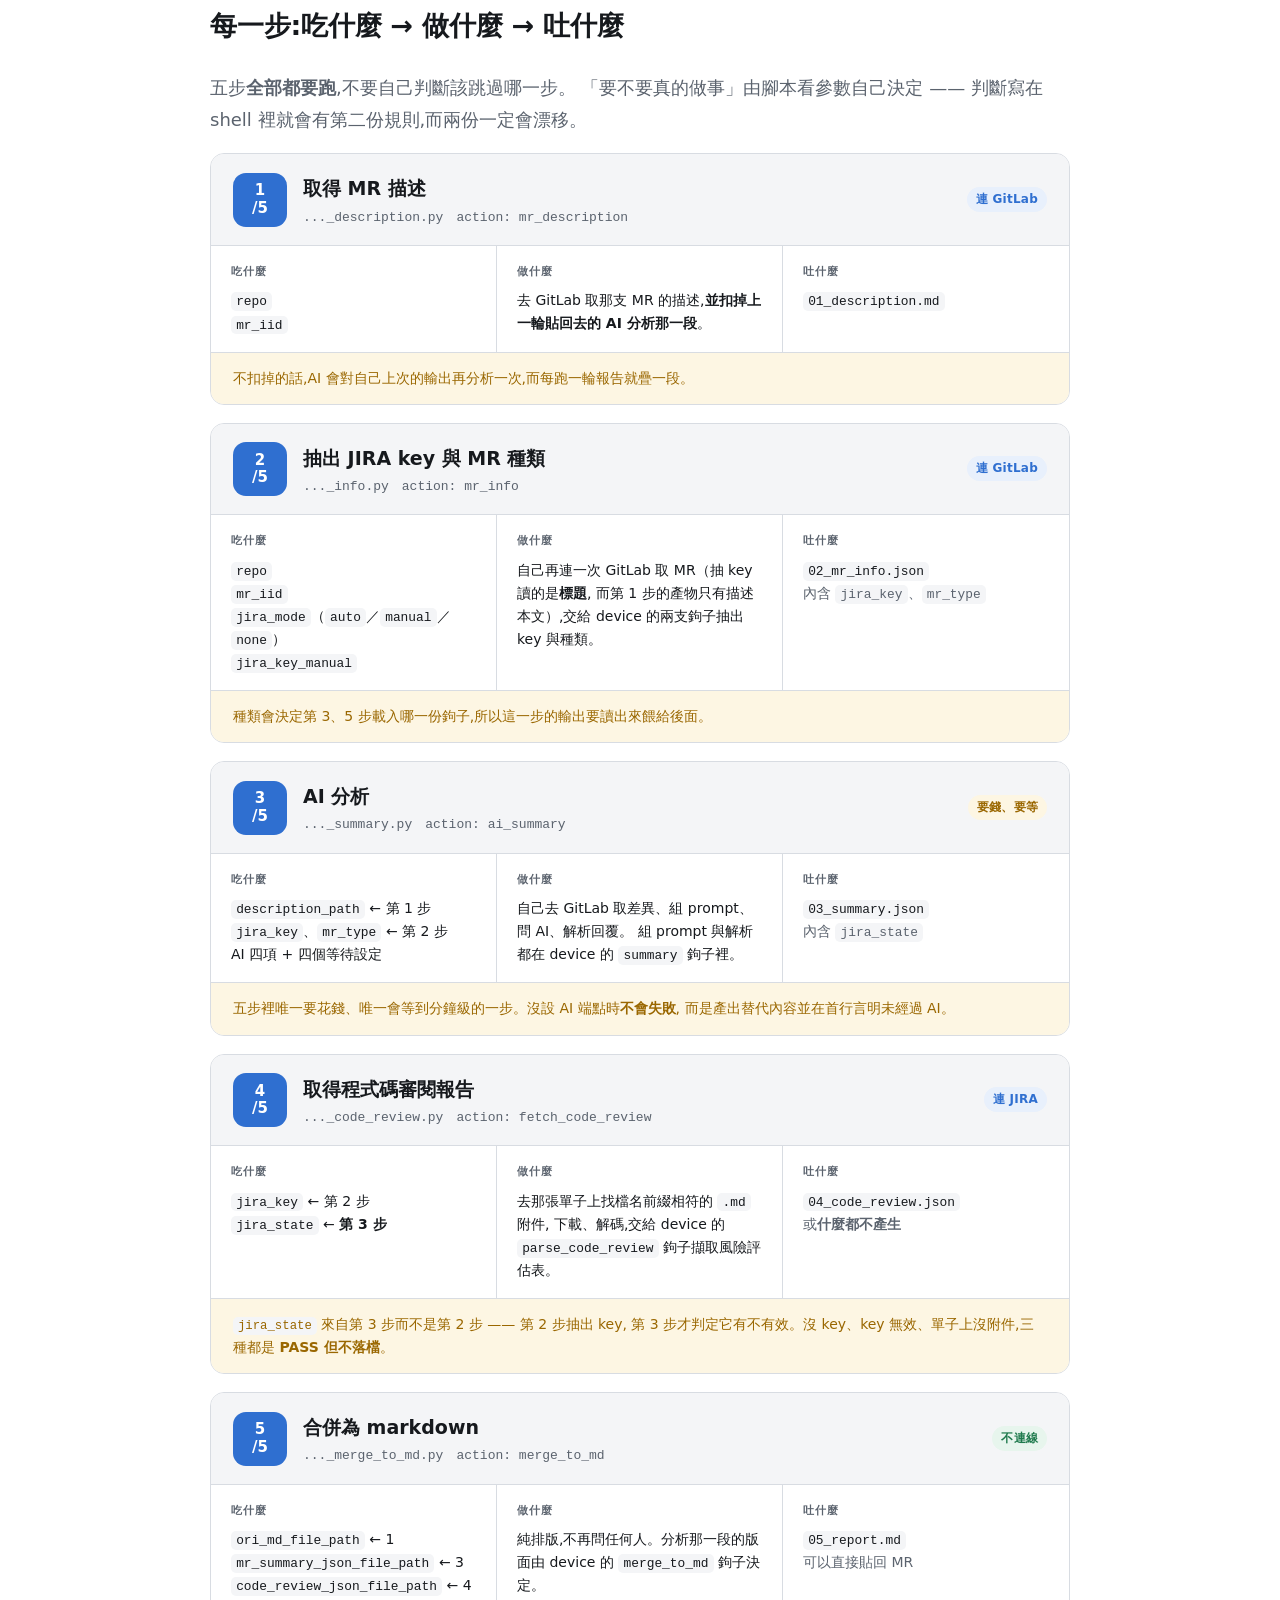
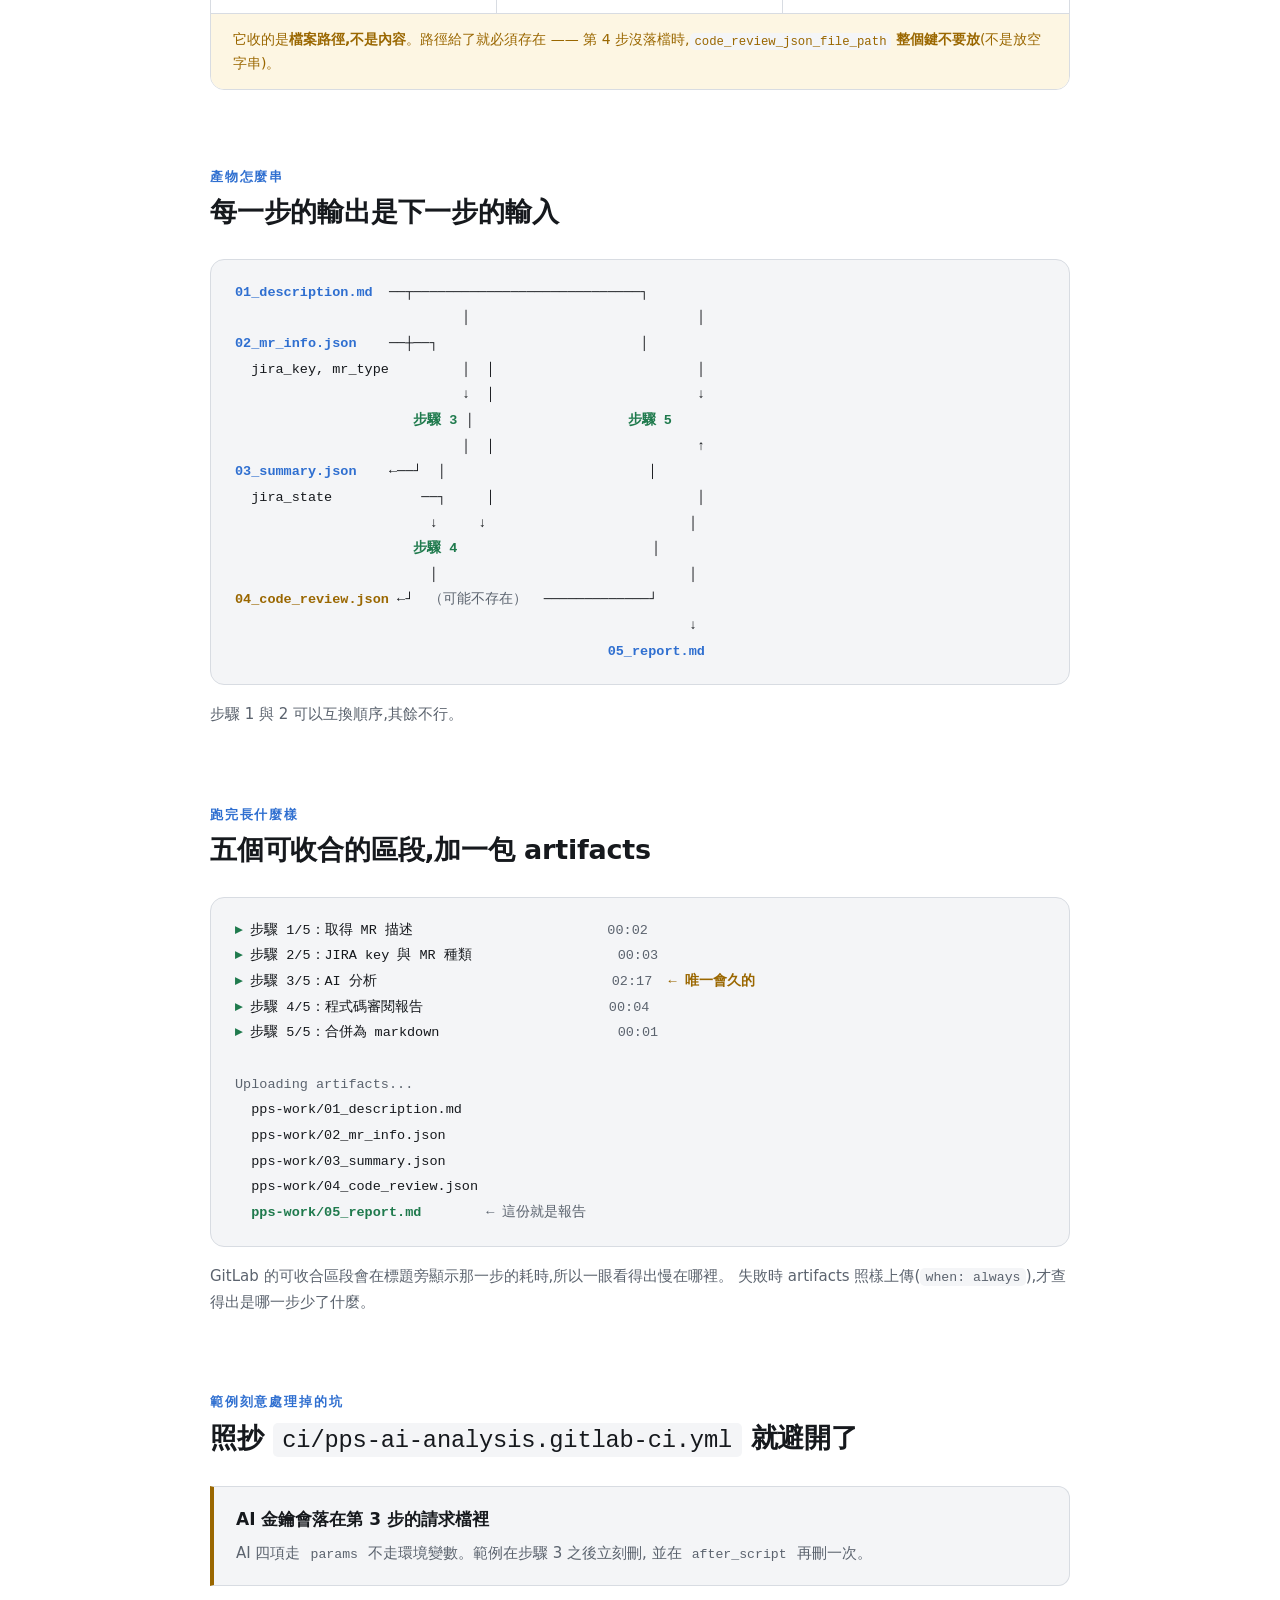
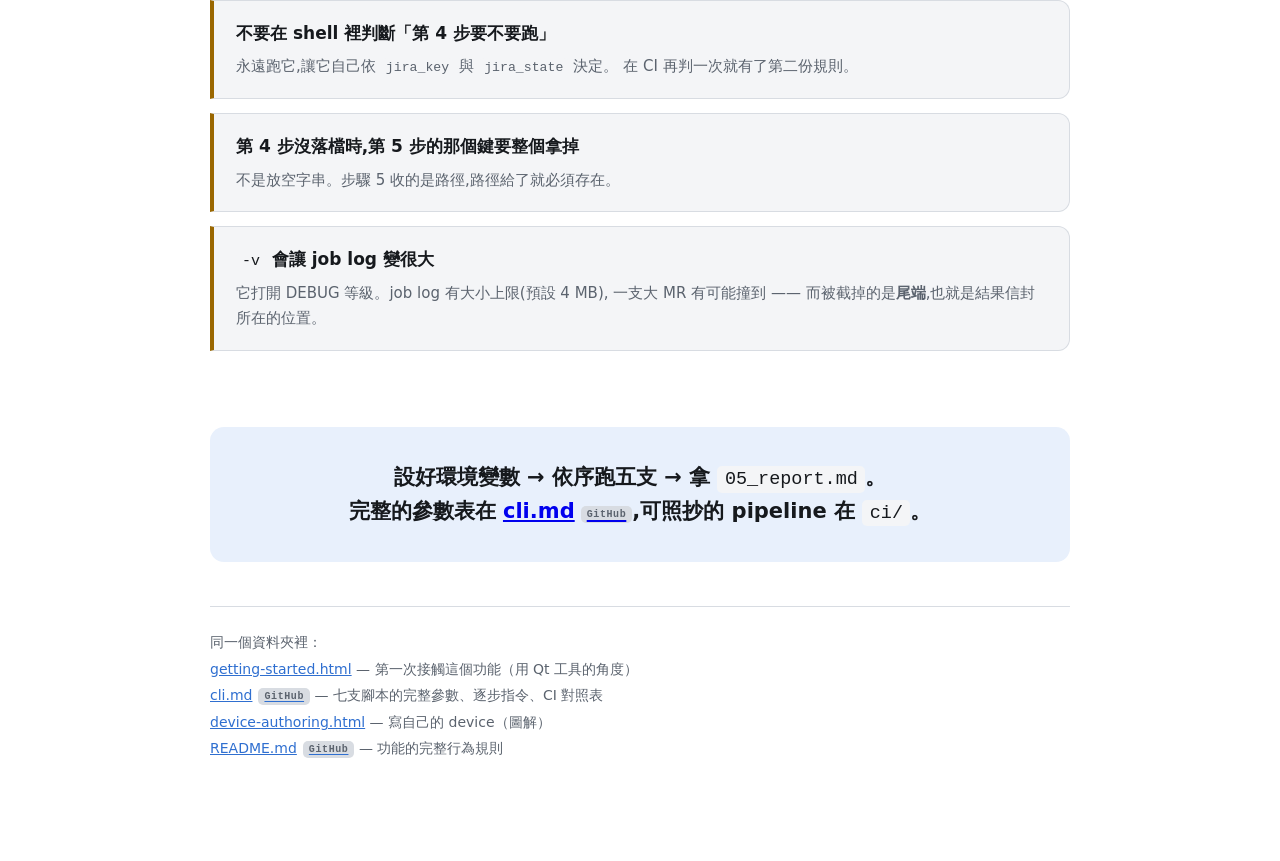
==== commit f111da59: "Show Provider / Model in the report footer, looked up from the AI service The footer's AI line now r" ====
--- a/docs/ai-analysis-gitlab-mr/cli.html
+++ b/docs/ai-analysis-gitlab-mr/cli.html
@@ -62,9 +62,9 @@
 
   <div class="stuck" style="margin-top:20px">
     <div class="st">
-      <div class="st-q">AI 的四個設定<strong>不在</strong>環境變數裡</div>
-      <div class="st-a"><code>ai_api_url</code>、<code>ai_api_key</code>、<code>ai_model</code>、
-      <code>ai_mode_name</code> 走第 3 步的 <code>params</code>,所以會<strong>落在請求檔裡</strong>。
+      <div class="st-q">AI 的連線設定<strong>不在</strong>環境變數裡</div>
+      <div class="st-a"><code>ai_connection</code>(<code>provider:端點:shareCode</code>)與
+      <code>ai_api_key</code> 走第 3 步的 <code>params</code>,所以會<strong>落在請求檔裡</strong>。
       跑完立刻刪掉那個檔案;在 CI 上還要在 <code>after_script</code> 再刪一次 ——
       它連失敗的 job 也會跑,而 artifacts 收的是整個工作目錄。</div>
     </div>
@@ -330,7 +330,17 @@
   <div class="qa">
     <div class="qa-item">
       <div class="qa-q"><span>問題寫這裡？</span></div>
-      <div class="qa-a"><span>答案寫這裡。</span></div>
+      <div class="qa-a"><span>
+        <div class="spec">
+          <div class="spec-grp">分組的小標題</div>
+          <div class="spec-k">欄位</div>
+          <div class="spec-v">內容。<span class="dim">次要的說明用 dim</span></div>
+          <div class="spec-grp">第二組</div>
+          <div class="spec-k">欄位</div>
+          <div class="spec-v">內容</div>
+        </div>
+        <p class="spec-note">⚠️ 要特別提醒的寫這裡（選用）。</p>
+      </span></div>
     </div>
   </div>
 </section>
@@ -345,7 +355,7 @@
 <footer>
   同一個資料夾裡：<br>
   <a href="getting-started.html">getting-started.html</a> — 第一次接觸這個功能（用 Qt 工具的角度）<br>
-  <a class="ext" href="https://github.com/JonasHuang178/PPS2_0DevTool/blob/add-ai-analysis-gitlab-mr/docs/ai-analysis-gitlab-mr/cli.md">cli.md</a> — 六支腳本的完整參數、逐步指令、CI 對照表<br>
+  <a class="ext" href="https://github.com/JonasHuang178/PPS2_0DevTool/blob/add-ai-analysis-gitlab-mr/docs/ai-analysis-gitlab-mr/cli.md">cli.md</a> — 七支腳本的完整參數、逐步指令、CI 對照表<br>
   <a href="device-authoring.html">device-authoring.html</a> — 寫自己的 device（圖解）<br>
   <a class="ext" href="https://github.com/JonasHuang178/PPS2_0DevTool/blob/add-ai-analysis-gitlab-mr/docs/ai-analysis-gitlab-mr/README.md">README.md</a> — 功能的完整行為規則
 </footer>
--- a/docs/_doc.css
+++ b/docs/_doc.css
@@ -264,7 +264,7 @@
  *
  * 內容一定要包在單一子元素裡（.qa-q > span）。直接放文字的話，裡面的
  * <strong> 與 <br> 會各自變成一個 grid 項目，被擠進只有 26px 寬的欄位。 */
-.qa { display: grid; gap: 12px; }
+.qa { display: grid; grid-template-columns: minmax(0, 1fr); gap: 12px; }
 .qa-item {
   border: 1px solid var(--line); border-radius: 12px;
   background: var(--bg2); padding: 18px 22px;
@@ -273,6 +273,7 @@
   display: grid; grid-template-columns: 26px minmax(0, 1fr);
   gap: 12px; align-items: start;
 }
+.qa-q > span, .qa-a > span { min-width: 0; }
 .qa-q { font-size: 17px; font-weight: 700; line-height: 1.55; }
 .qa-a { margin-top: 10px; color: var(--ink2); font-size: 15px; line-height: 1.75; }
 .qa-q::before, .qa-a::before {
@@ -304,3 +305,55 @@
   padding: 3px 6px; border-radius: 5px; margin-left: 8px;
   vertical-align: 2px;
 }
+
+/* ---------- Q&A 裡的規格表 ----------
+ *
+ * 每一支鉤子的答案都是同一組欄位，而且明著分成兩組：default 現在怎麼做、
+ * 你要寫什麼。分組做成表頭而不是靠排版暗示，是因為讀者來這裡時多半已經知道
+ * 自己要的是哪一半，分組讓他直接跳過另一半。
+ *
+ * 用扁平的 grid（標籤與內容交替）而不是每列包一個 div：列數會變，
+ * 多一層包裝就多一個可以忘記關的標籤。框線畫在儲存格上。 */
+.spec {
+  display: grid; grid-template-columns: 5.5em minmax(0, 1fr);
+  border: 1px solid var(--line); border-radius: 10px; overflow: hidden;
+  margin: 6px 0 2px;
+}
+.spec-grp {
+  grid-column: 1 / -1;
+  font: 700 10px/1 var(--mono); letter-spacing: .12em;
+  padding: 9px 14px; background: var(--bg); color: var(--ink2);
+  border-bottom: 1px solid var(--line);
+}
+.spec-k {
+  font-size: 13px; font-weight: 700; padding: 10px 14px;
+  background: var(--bg);
+  border-right: 1px solid var(--line); border-bottom: 1px solid var(--line);
+}
+.spec-v {
+  font-size: 14.5px; line-height: 1.7; padding: 10px 14px;
+  border-bottom: 1px solid var(--line);
+  min-width: 0;   /* 預設 auto 會被 .spec-pre 的 min-content 撐開 */
+}
+/* 最後一列的底線與容器的邊框會疊成兩條 */
+.spec > :nth-last-child(-n+2) { border-bottom: 0; }
+.spec-v code { font-size: .92em; }
+.spec-v .dim { color: var(--ink2); }
+.spec-note {
+  margin: 12px 0 0; font-size: 14px; line-height: 1.7;
+}
+.spec-pre {
+  font: 500 12.5px/1.7 var(--mono); white-space: pre;
+  overflow-x: auto; color: var(--ink2); margin-top: 2px;
+}
+@media (max-width: 680px) {
+  /* minmax(0, 1fr) 而不是 1fr：裡面的 .spec-pre 是 white-space: pre，
+     用 1fr 的話那一格會被內容的 min-content 寬度撐開，整張表溢出畫面。 */
+  .spec { grid-template-columns: minmax(0, 1fr); }
+  .spec-k {
+    border-right: 0; border-bottom: 0;
+    padding-bottom: 0; background: transparent;
+    font-size: 12px; color: var(--ink2);
+  }
+  .spec-v { padding-top: 4px; }
+}
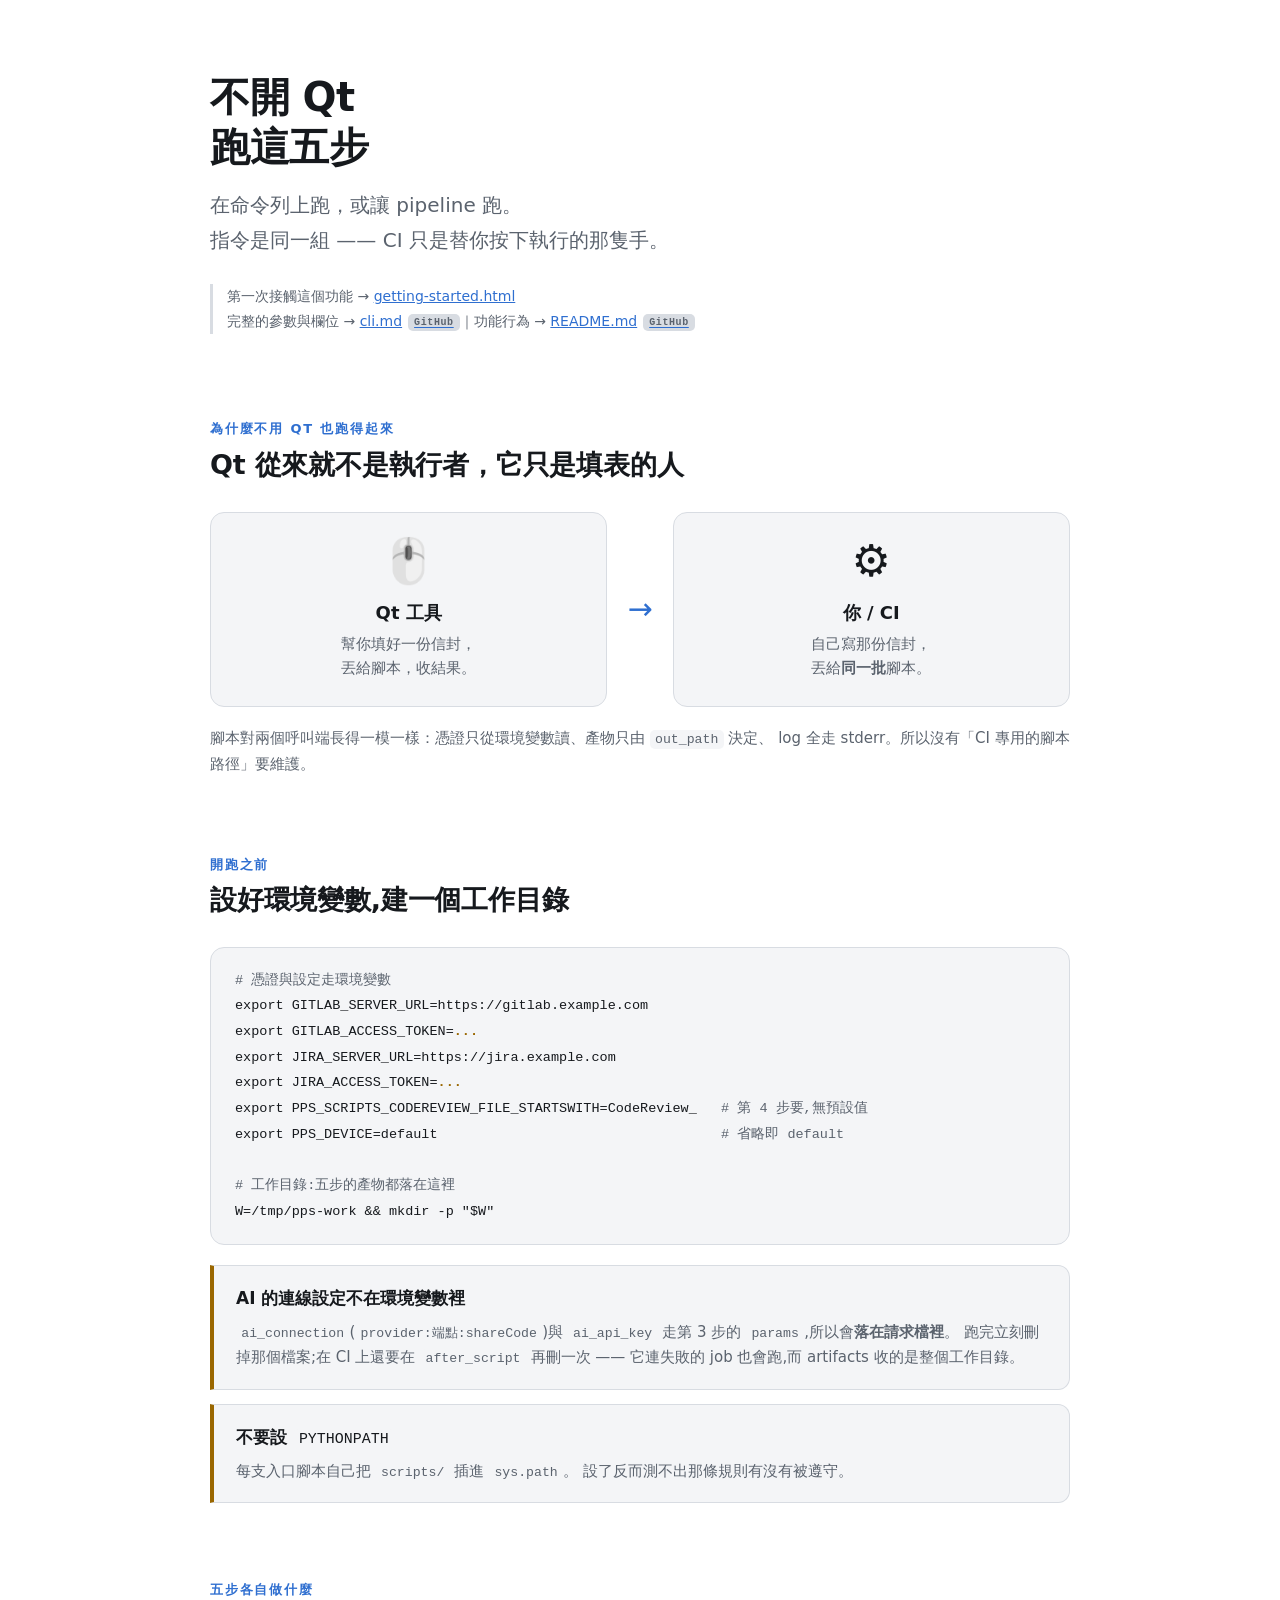
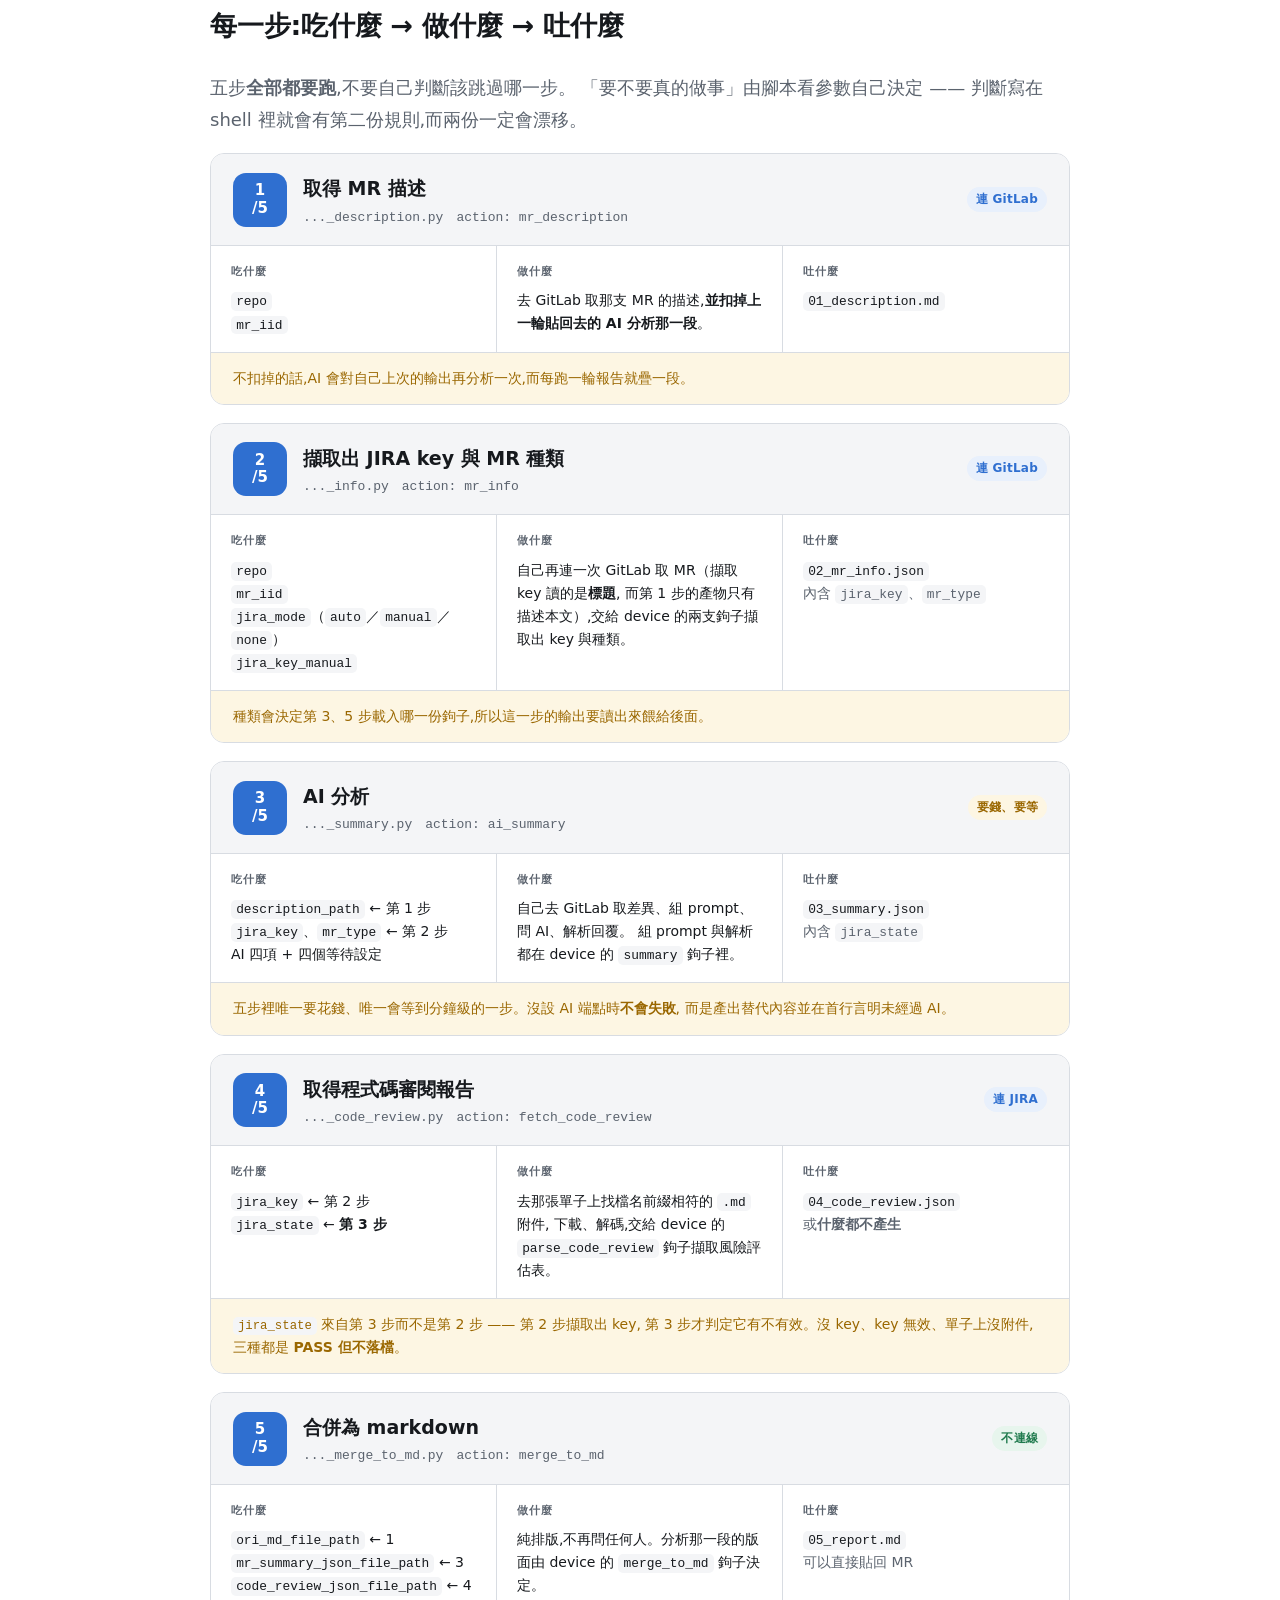
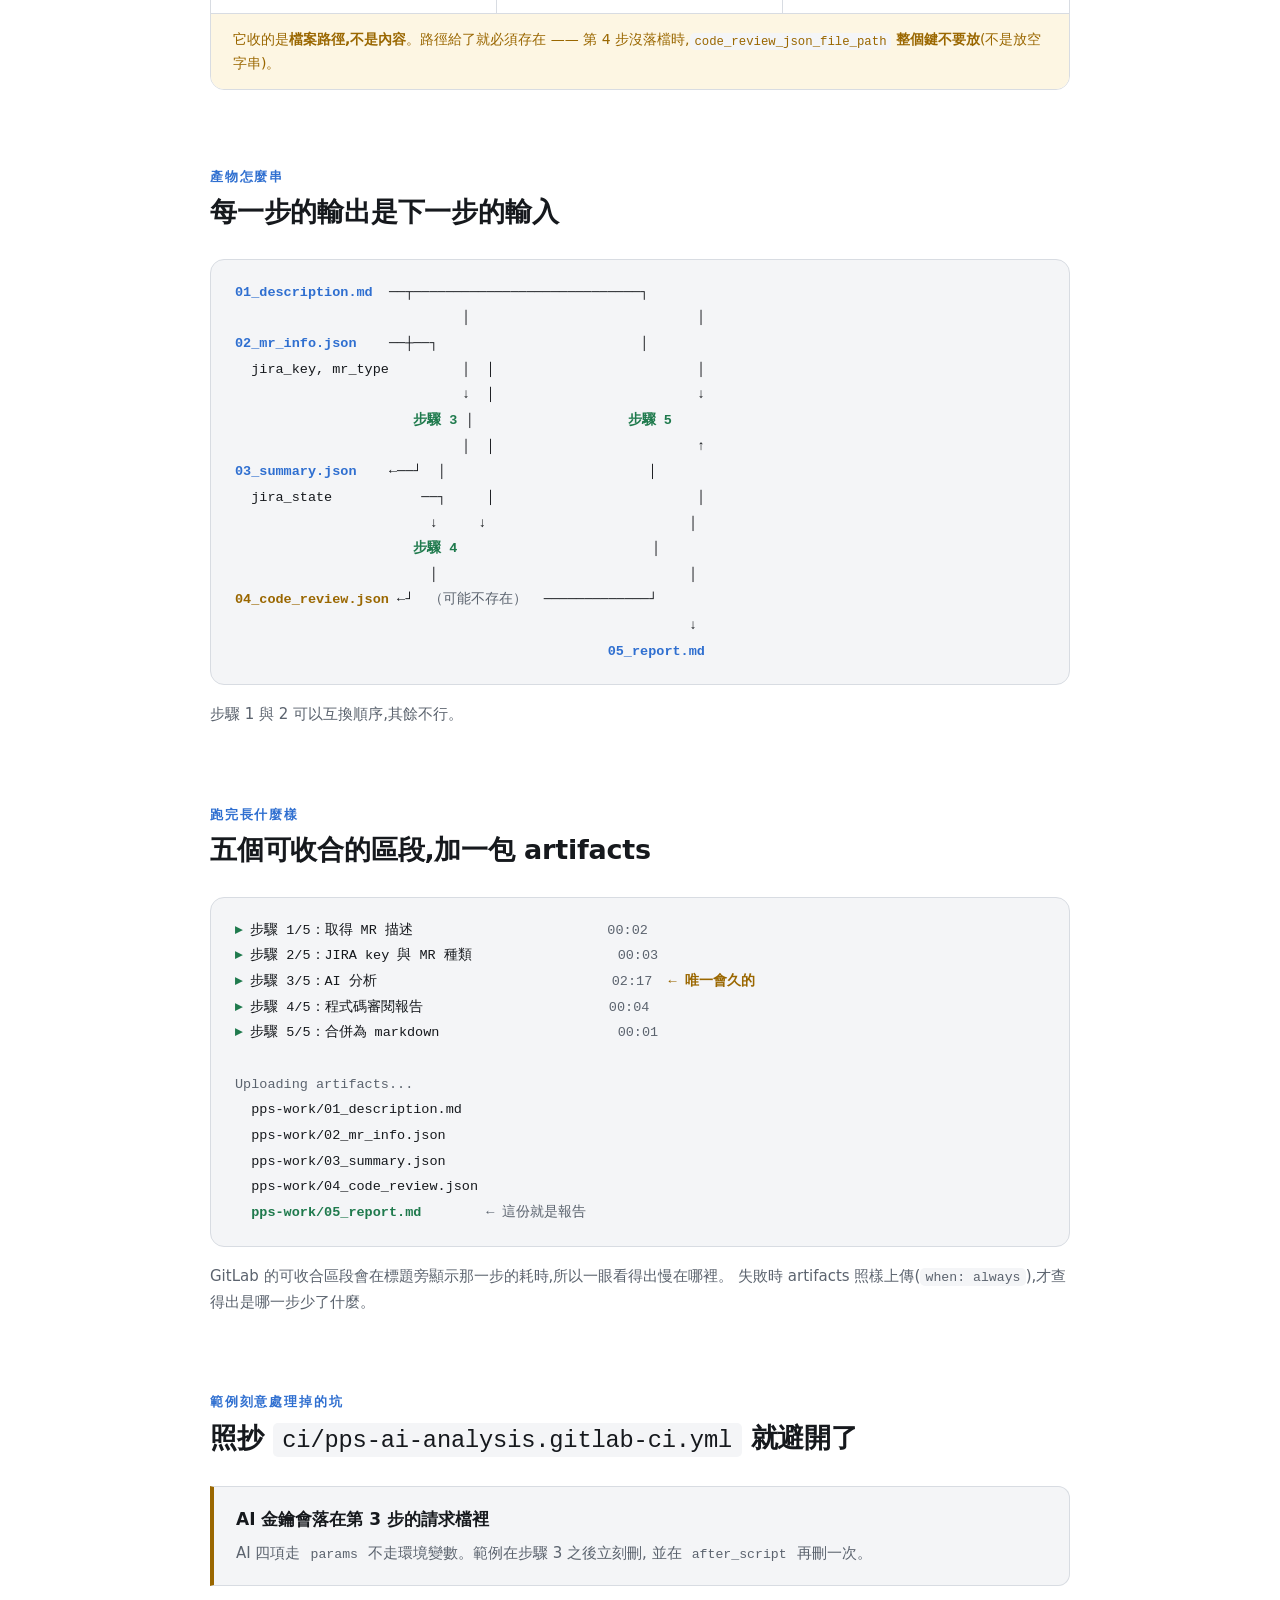
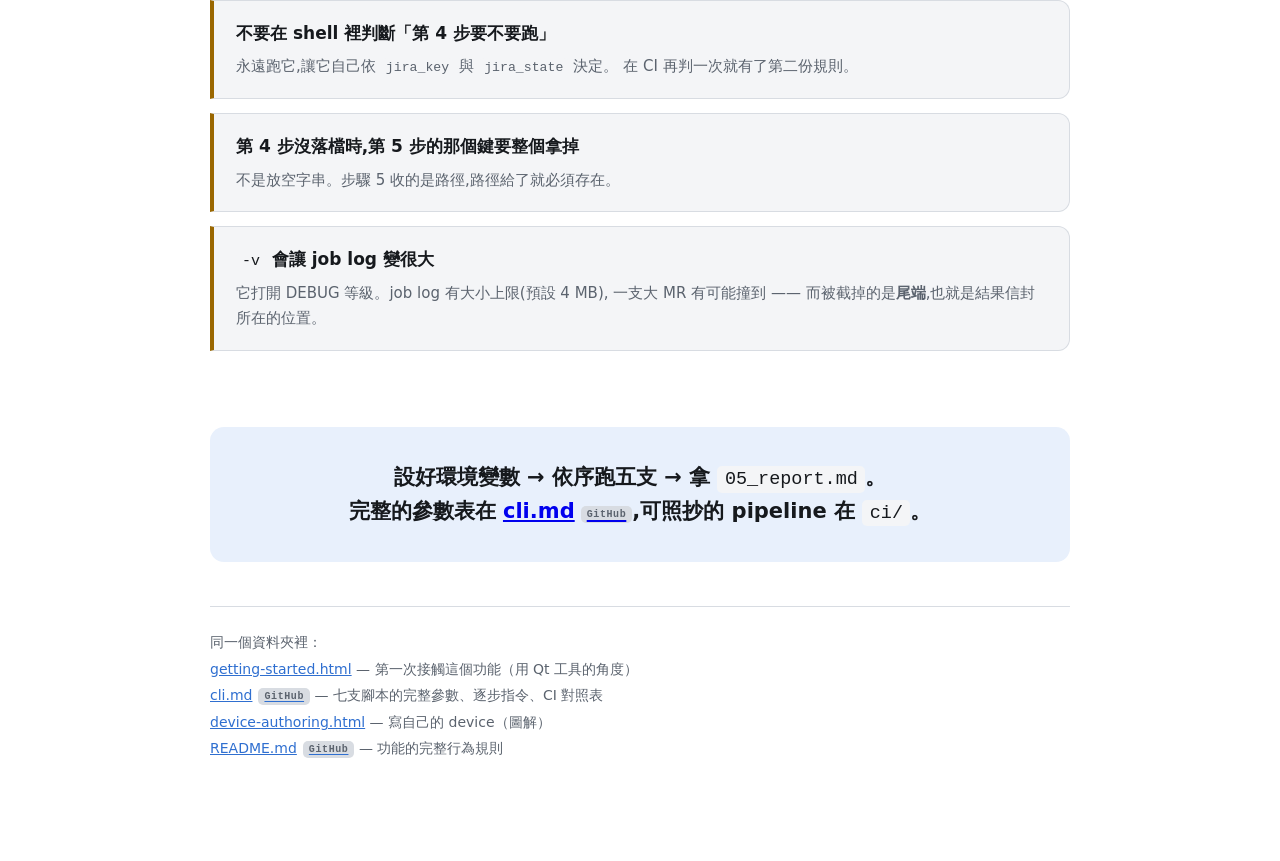
==== commit d42163c6: "Say 擷取 everywhere, not 抽 同一份文件裡「抽」與「擷取」各半（README 的 04_code_review_src 那段一直是「擷取」）， 讀起來像兩個不同的動作。統一成「擷取" ====
--- a/docs/ai-analysis-gitlab-mr/cli.html
+++ b/docs/ai-analysis-gitlab-mr/cli.html
@@ -115,7 +115,7 @@
     <div class="io-head">
       <div class="io-n">2<br>/5</div>
       <div>
-        <div class="io-t">抽出 JIRA key 與 MR 種類</div>
+        <div class="io-t">擷取出 JIRA key 與 MR 種類</div>
         <div class="io-s">..._info.py　action: mr_info</div>
       </div>
       <div><span class="fl-tag tag-net">連 GitLab</span></div>
@@ -129,8 +129,8 @@
       </div>
       <div class="io-cell">
         <div class="io-k">做什麼</div>
-        <div class="io-v">自己再連一次 GitLab 取 MR（抽 key 讀的是<strong>標題</strong>,
-        而第 1 步的產物只有描述本文）,交給 device 的兩支鉤子抽出 key 與種類。</div>
+        <div class="io-v">自己再連一次 GitLab 取 MR（擷取 key 讀的是<strong>標題</strong>,
+        而第 1 步的產物只有描述本文）,交給 device 的兩支鉤子擷取出 key 與種類。</div>
       </div>
       <div class="io-cell">
         <div class="io-k">吐什麼</div>
@@ -200,7 +200,7 @@
         <span class="muted">或<strong>什麼都不產生</strong></span></div>
       </div>
     </div>
-    <div class="io-note"><code>jira_state</code> 來自第 3 步而不是第 2 步 —— 第 2 步抽出 key,
+    <div class="io-note"><code>jira_state</code> 來自第 3 步而不是第 2 步 —— 第 2 步擷取出 key,
     第 3 步才判定它有不有效。沒 key、key 無效、單子上沒附件,三種都是 <strong>PASS 但不落檔</strong>。</div>
   </div>
 
--- a/docs/_doc.css
+++ b/docs/_doc.css
@@ -357,3 +357,41 @@
   }
   .spec-v { padding-top: 4px; }
 }
+
+/* ---------- 流程圖 ----------
+ *
+ * 用 SVG 而不是一堆 div：五格要與下面的鉤子欄位對齊，grid 做得到，但窄螢幕上
+ * 會各自換行、對齊就散了。SVG 整張等比縮放，手機上只是變小，關係不會變。
+ *
+ * 顏色一律取 CSS 變數（不寫死色碼），深色模式才跟著換。字級直接寫在類別上，
+ * 因為 SVG 的 font-size 不吃 em 繼承那一套。 */
+.fig-wrap { overflow-x: auto; margin: 26px 0 8px; }
+.fig { width: 100%; height: auto; display: block; }
+.fig text {
+  font-family: -apple-system, "Noto Sans TC", "PingFang TC",
+               "Microsoft JhengHei", system-ui, sans-serif;
+}
+.fig .f-cap  { font-size: 12.5px; fill: var(--ink2); letter-spacing: .04em; }
+.fig .f-pipe { fill: var(--bg2); stroke: var(--line); }
+.fig .f-fix  { fill: var(--bg);  stroke: var(--line); }
+.fig .f-step { font-size: 13px; fill: var(--ink); }
+.fig .f-stepf{ font-size: 13px; fill: var(--ink2); }
+/* 可依種類再分的兩支用綠色，其餘用藍色 —— 與 .hook-name 的語意一致 */
+.fig .f-dev  { fill: var(--accent-bg); stroke: var(--accent); }
+.fig .f-devt { fill: var(--ok-bg);     stroke: var(--ok); }
+.fig .f-file { font: 700 11.5px var(--mono); fill: var(--accent); }
+.fig .f-filet{ font: 700 11.5px var(--mono); fill: var(--ok); }
+.fig .f-q    { font-size: 12px; fill: var(--ink2); }
+/* 沒有鉤子的那一欄（步驟 1）：執行它的入口腳本，灰色等寬、不加方框 ——
+   有方框的才是你可以覆寫的鉤子 */
+.fig .f-entryt{ font: 500 10.5px var(--mono); fill: var(--ink2); }
+.fig .f-none  { font-size: 12px; fill: var(--ink2); }
+.fig .f-link { stroke: var(--ink2); stroke-dasharray: 3 3; opacity: .55; }
+.fig .f-note { font-size: 12.5px; fill: var(--ink2); }
+.fig .f-note .b { fill: var(--accent); font-weight: 700; }
+.fig .f-note .g { fill: var(--ok);     font-weight: 700; }
+@media (max-width: 680px) {
+  /* 等比縮下去的話，圖上的字會比內文小一半以上。寧可讓它維持可讀的寬度、
+     由外層橫向捲動 —— 與 .spec-pre 同一個作法。 */
+  .fig { min-width: 660px; }
+}
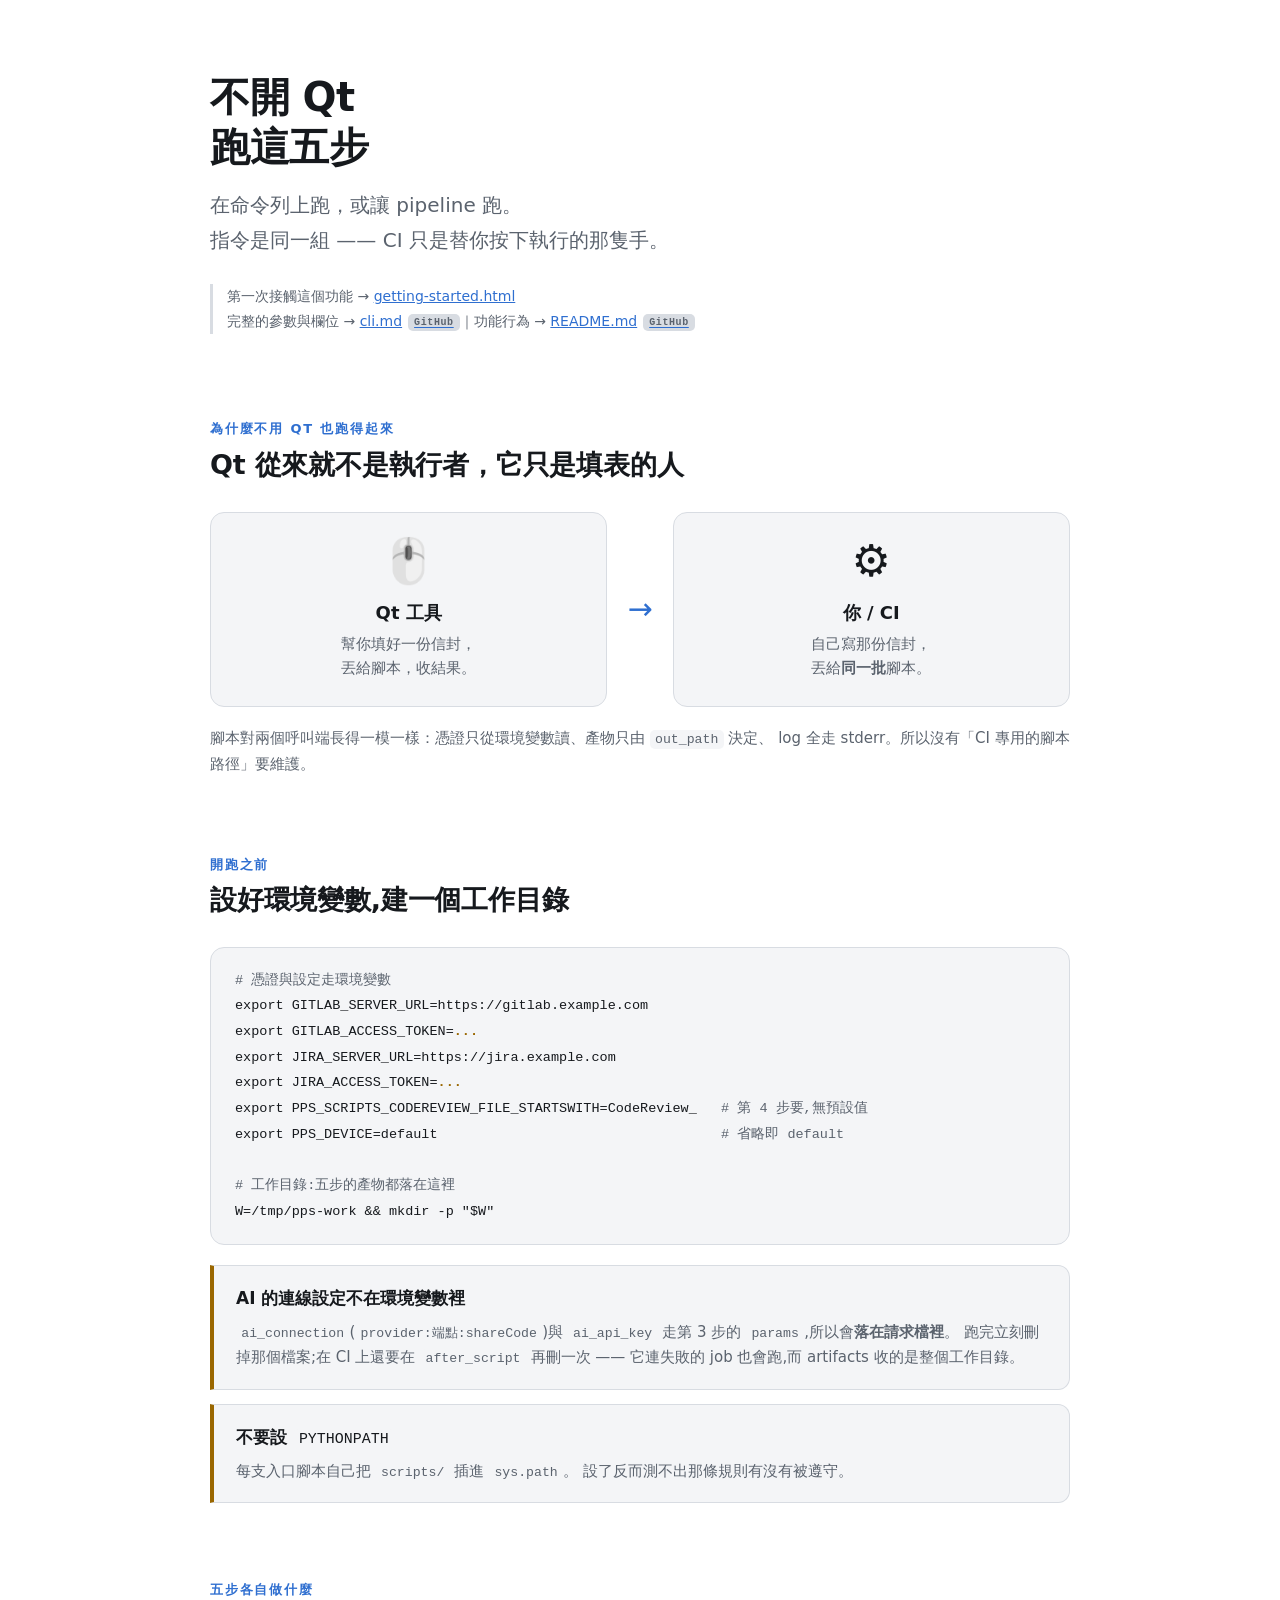
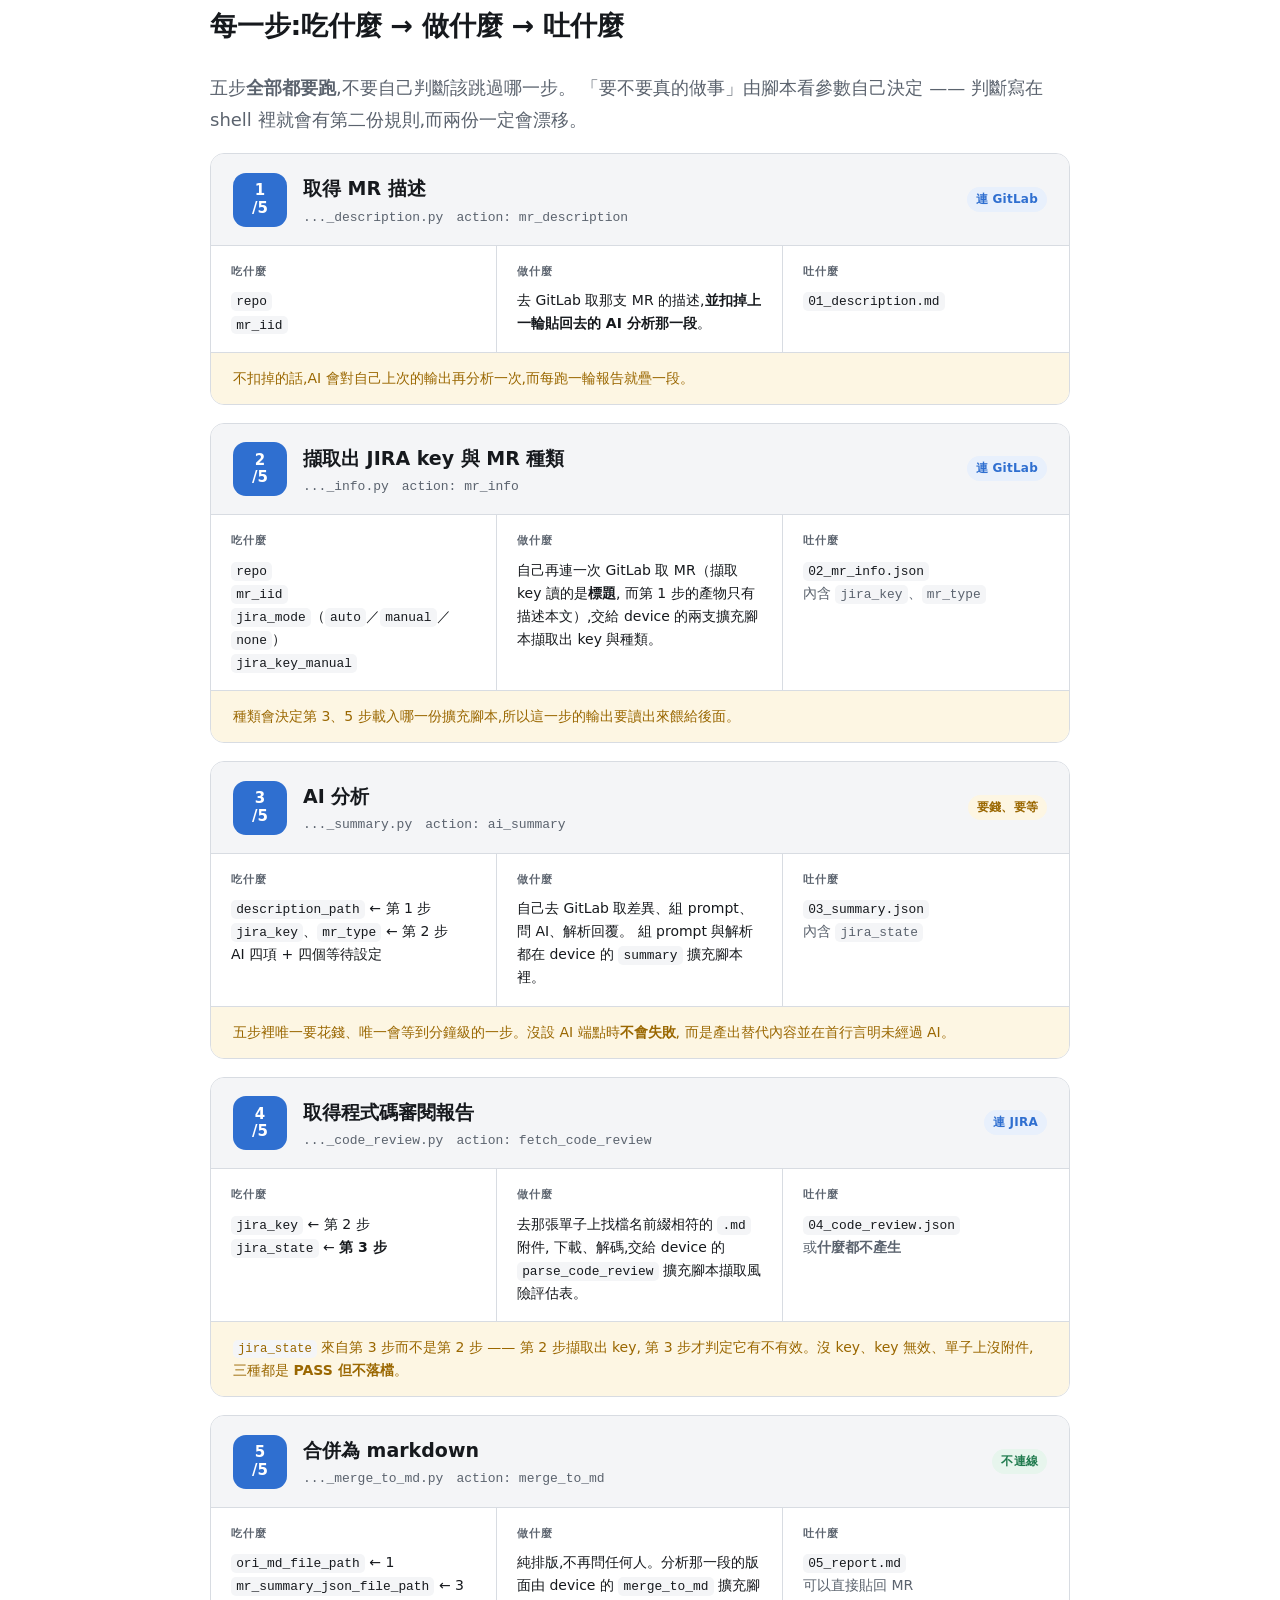
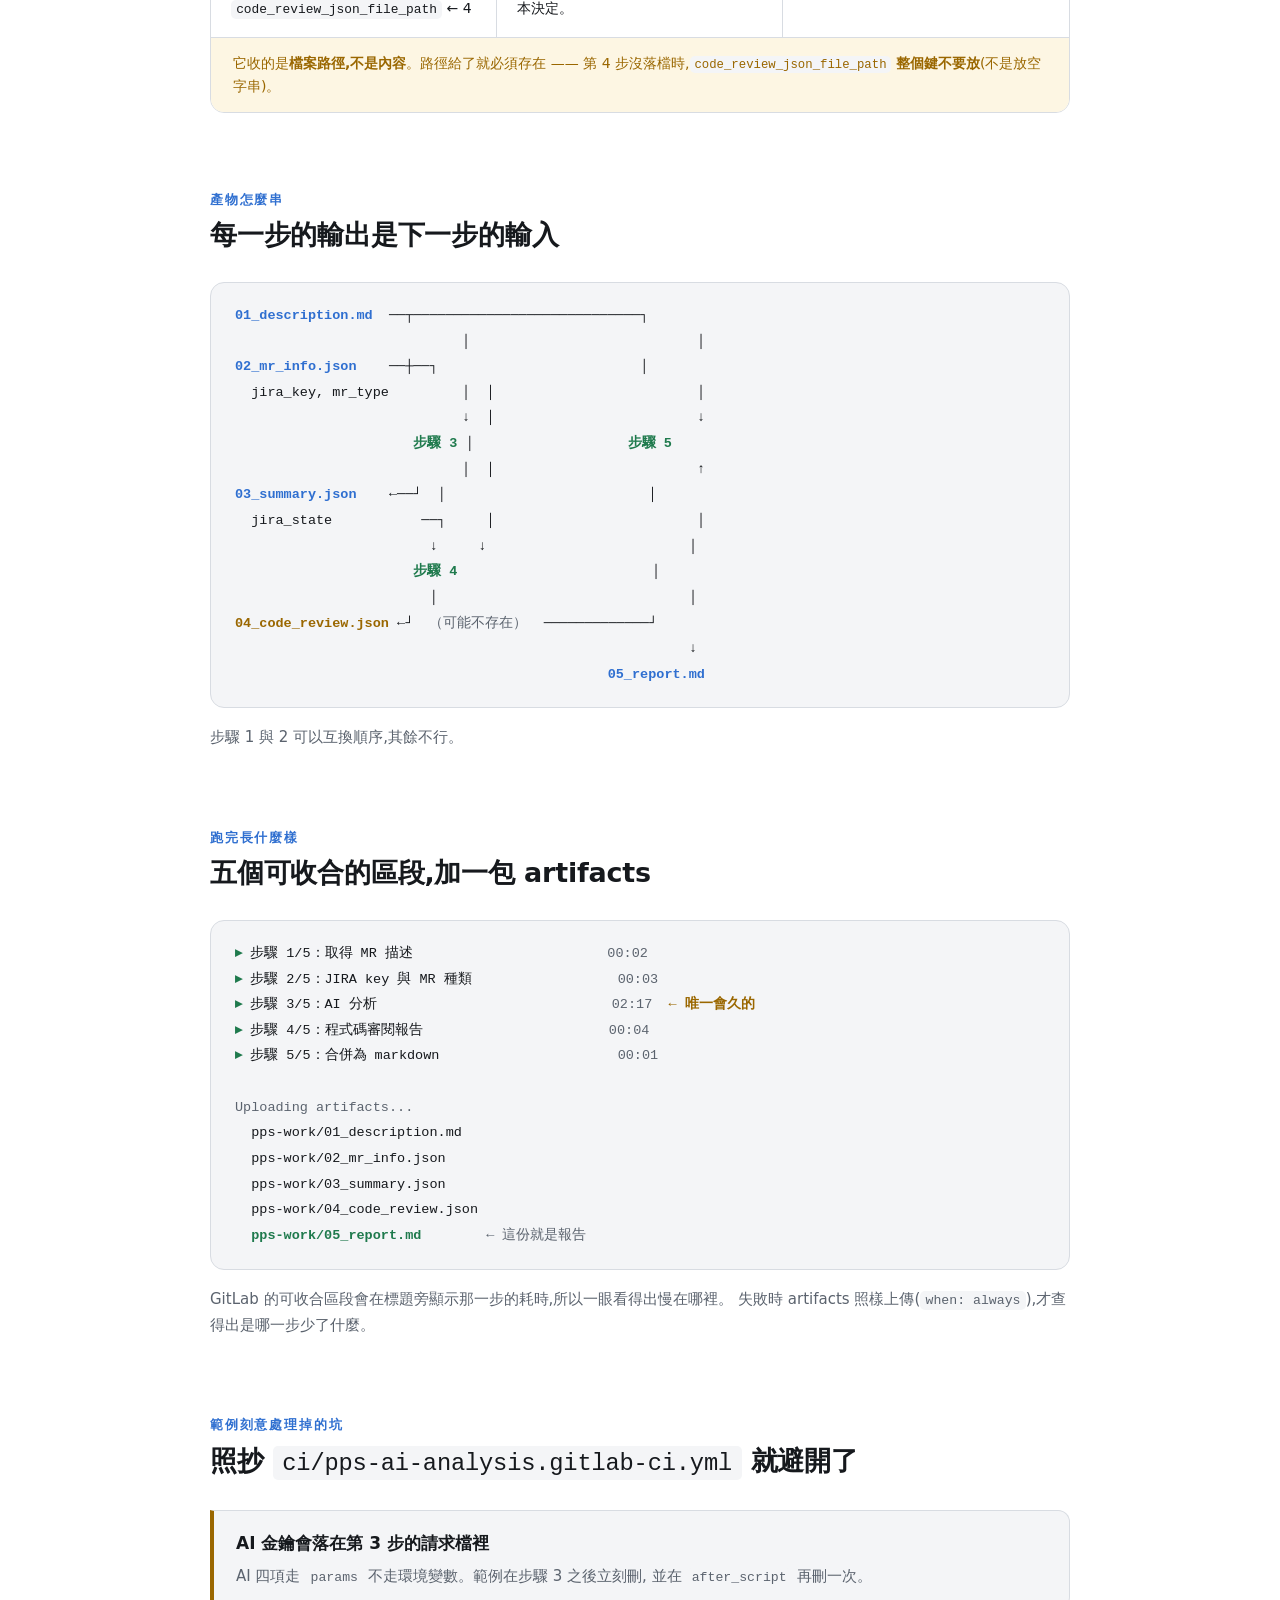
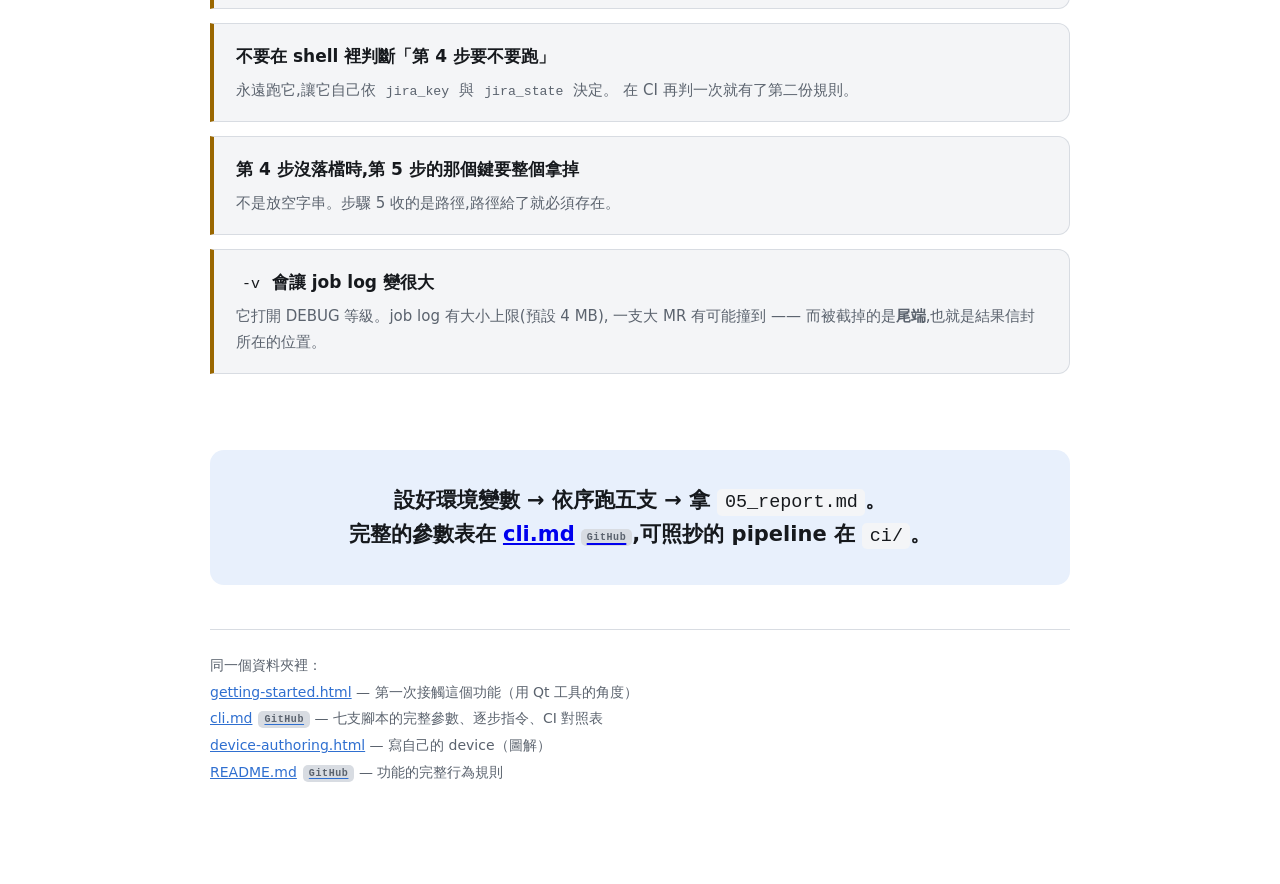
==== commit fd56cd2d: "Call them 擴充腳本, not 鉤子 「鉤子」是從 hook 直譯來的，不是這裡平常講的話。改成「擴充腳本」—— 它與 contributing.md 既有的「擴充層」同一家族，也與「入口腳本" ====
--- a/docs/ai-analysis-gitlab-mr/cli.html
+++ b/docs/ai-analysis-gitlab-mr/cli.html
@@ -130,7 +130,7 @@
       <div class="io-cell">
         <div class="io-k">做什麼</div>
         <div class="io-v">自己再連一次 GitLab 取 MR（擷取 key 讀的是<strong>標題</strong>,
-        而第 1 步的產物只有描述本文）,交給 device 的兩支鉤子擷取出 key 與種類。</div>
+        而第 1 步的產物只有描述本文）,交給 device 的兩支擴充腳本擷取出 key 與種類。</div>
       </div>
       <div class="io-cell">
         <div class="io-k">吐什麼</div>
@@ -138,7 +138,7 @@
         <span class="muted">內含 <code>jira_key</code>、<code>mr_type</code></span></div>
       </div>
     </div>
-    <div class="io-note">種類會決定第 3、5 步載入哪一份鉤子,所以這一步的輸出要讀出來餵給後面。</div>
+    <div class="io-note">種類會決定第 3、5 步載入哪一份擴充腳本,所以這一步的輸出要讀出來餵給後面。</div>
   </div>
 
   <!-- 3 -->
@@ -161,7 +161,7 @@
       <div class="io-cell">
         <div class="io-k">做什麼</div>
         <div class="io-v">自己去 GitLab 取差異、組 prompt、問 AI、解析回覆。
-        組 prompt 與解析都在 device 的 <code>summary</code> 鉤子裡。</div>
+        組 prompt 與解析都在 device 的 <code>summary</code> 擴充腳本裡。</div>
       </div>
       <div class="io-cell">
         <div class="io-k">吐什麼</div>
@@ -192,7 +192,7 @@
       <div class="io-cell">
         <div class="io-k">做什麼</div>
         <div class="io-v">去那張單子上找檔名前綴相符的 <code>.md</code> 附件,
-        下載、解碼,交給 device 的 <code>parse_code_review</code> 鉤子擷取風險評估表。</div>
+        下載、解碼,交給 device 的 <code>parse_code_review</code> 擴充腳本擷取風險評估表。</div>
       </div>
       <div class="io-cell">
         <div class="io-k">吐什麼</div>
@@ -224,7 +224,7 @@
       <div class="io-cell">
         <div class="io-k">做什麼</div>
         <div class="io-v">純排版,不再問任何人。分析那一段的版面由 device 的
-        <code>merge_to_md</code> 鉤子決定。</div>
+        <code>merge_to_md</code> 擴充腳本決定。</div>
       </div>
       <div class="io-cell">
         <div class="io-k">吐什麼</div>
--- a/docs/_doc.css
+++ b/docs/_doc.css
@@ -226,7 +226,7 @@
   .num { width: 50px; height: 50px; font-size: 22px; }
 }
 
-/* ---------- 掛點圖（步驟 → 鉤子 → 簽章） ----------
+/* ---------- 掛點圖（步驟 → 擴充腳本 → 簽章） ----------
  *
  * 用 grid 而不是在 <pre> 裡用空格對齊：等寬字型對 CJK 走的是後備字型，
  * 字寬不保證是拉丁字元的兩倍，所以用字元數算出來的欄位在別台機器上會跑掉。 */
@@ -308,7 +308,7 @@
 
 /* ---------- Q&A 裡的規格表 ----------
  *
- * 每一支鉤子的答案都是同一組欄位，而且明著分成兩組：default 現在怎麼做、
+ * 每一支擴充腳本的答案都是同一組欄位，而且明著分成兩組：default 現在怎麼做、
  * 你要寫什麼。分組做成表頭而不是靠排版暗示，是因為讀者來這裡時多半已經知道
  * 自己要的是哪一半，分組讓他直接跳過另一半。
  *
@@ -360,7 +360,7 @@
 
 /* ---------- 流程圖 ----------
  *
- * 用 SVG 而不是一堆 div：五格要與下面的鉤子欄位對齊，grid 做得到，但窄螢幕上
+ * 用 SVG 而不是一堆 div：五格要與下面的擴充腳本欄位對齊，grid 做得到，但窄螢幕上
  * 會各自換行、對齊就散了。SVG 整張等比縮放，手機上只是變小，關係不會變。
  *
  * 顏色一律取 CSS 變數（不寫死色碼），深色模式才跟著換。字級直接寫在類別上，
@@ -382,8 +382,8 @@
 .fig .f-file { font: 700 11.5px var(--mono); fill: var(--accent); }
 .fig .f-filet{ font: 700 11.5px var(--mono); fill: var(--ok); }
 .fig .f-q    { font-size: 12px; fill: var(--ink2); }
-/* 沒有鉤子的那一欄（步驟 1）：執行它的入口腳本，灰色等寬、不加方框 ——
-   有方框的才是你可以覆寫的鉤子 */
+/* 沒有擴充腳本的那一欄（步驟 1）：執行它的入口腳本，灰色等寬、不加方框 ——
+   有方框的才是你可以覆寫的擴充腳本 */
 .fig .f-entryt{ font: 500 10.5px var(--mono); fill: var(--ink2); }
 .fig .f-none  { font-size: 12px; fill: var(--ink2); }
 .fig .f-link { stroke: var(--ink2); stroke-dasharray: 3 3; opacity: .55; }
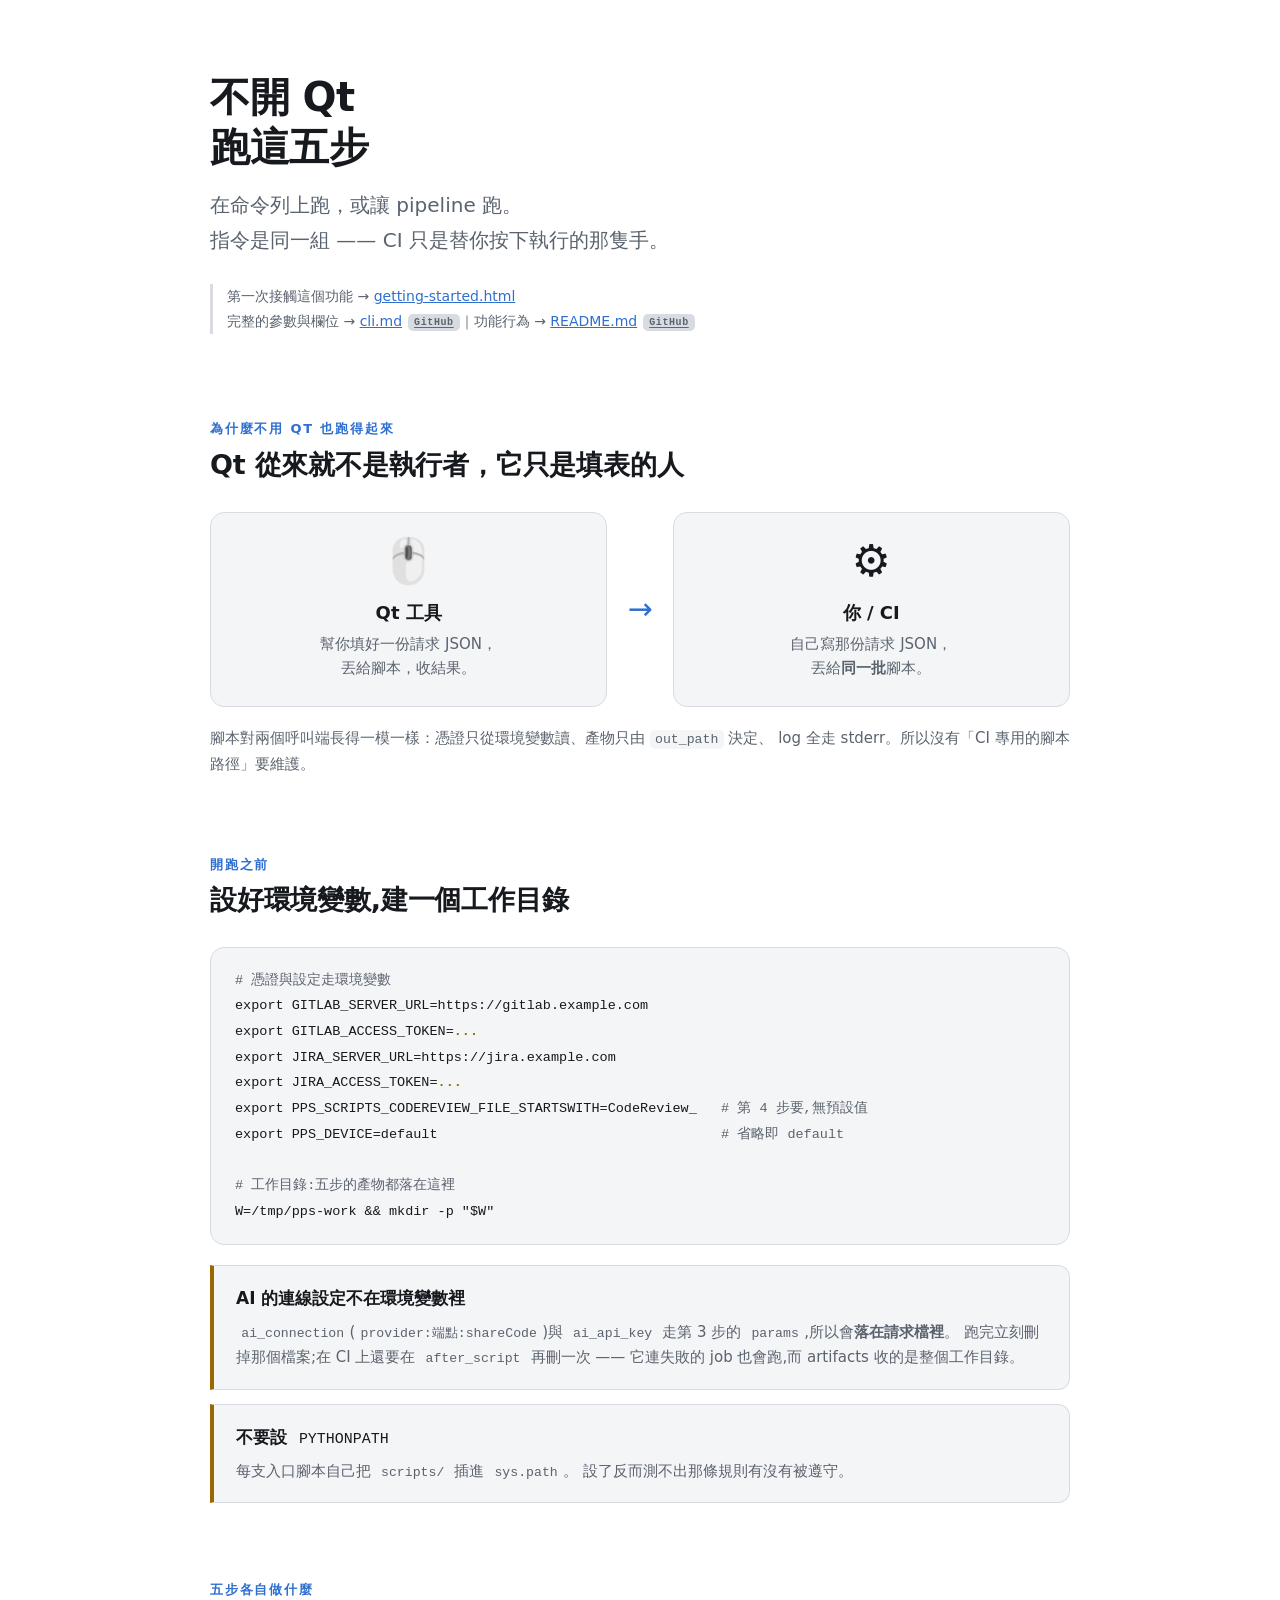
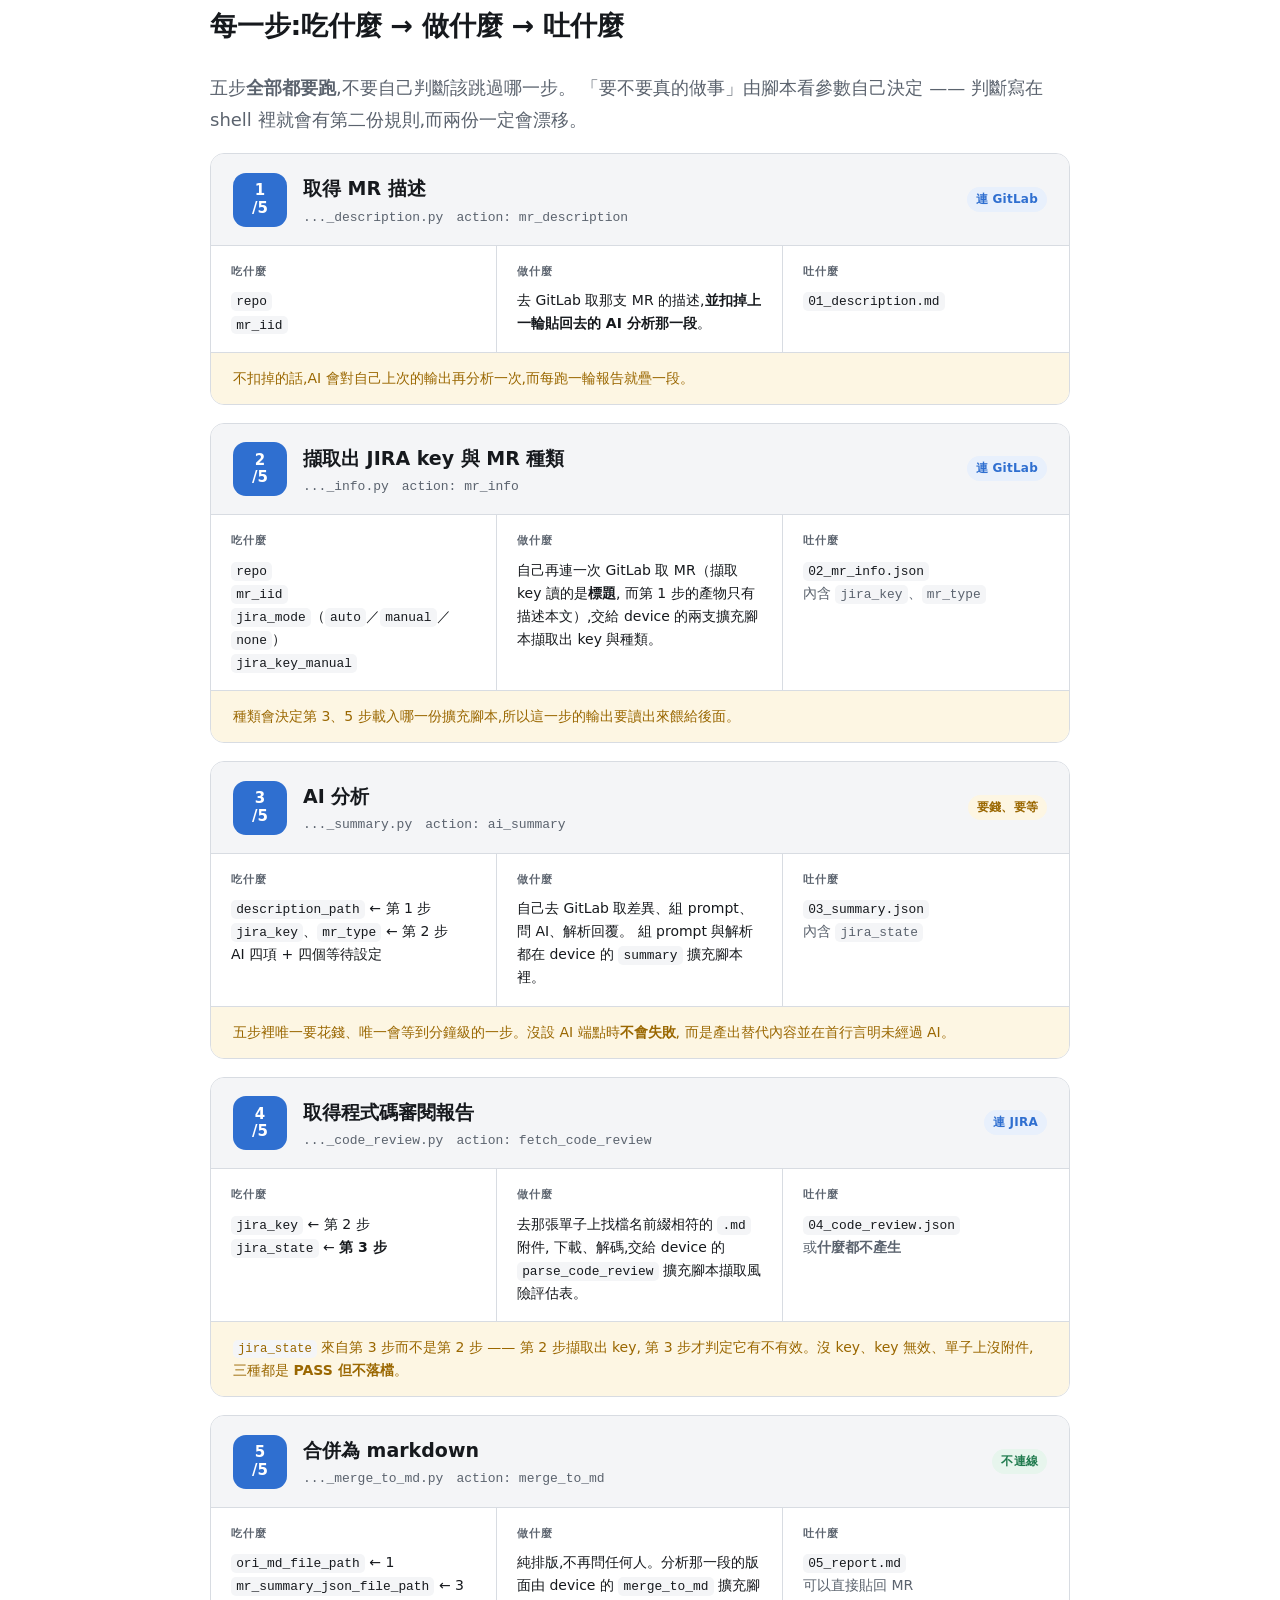
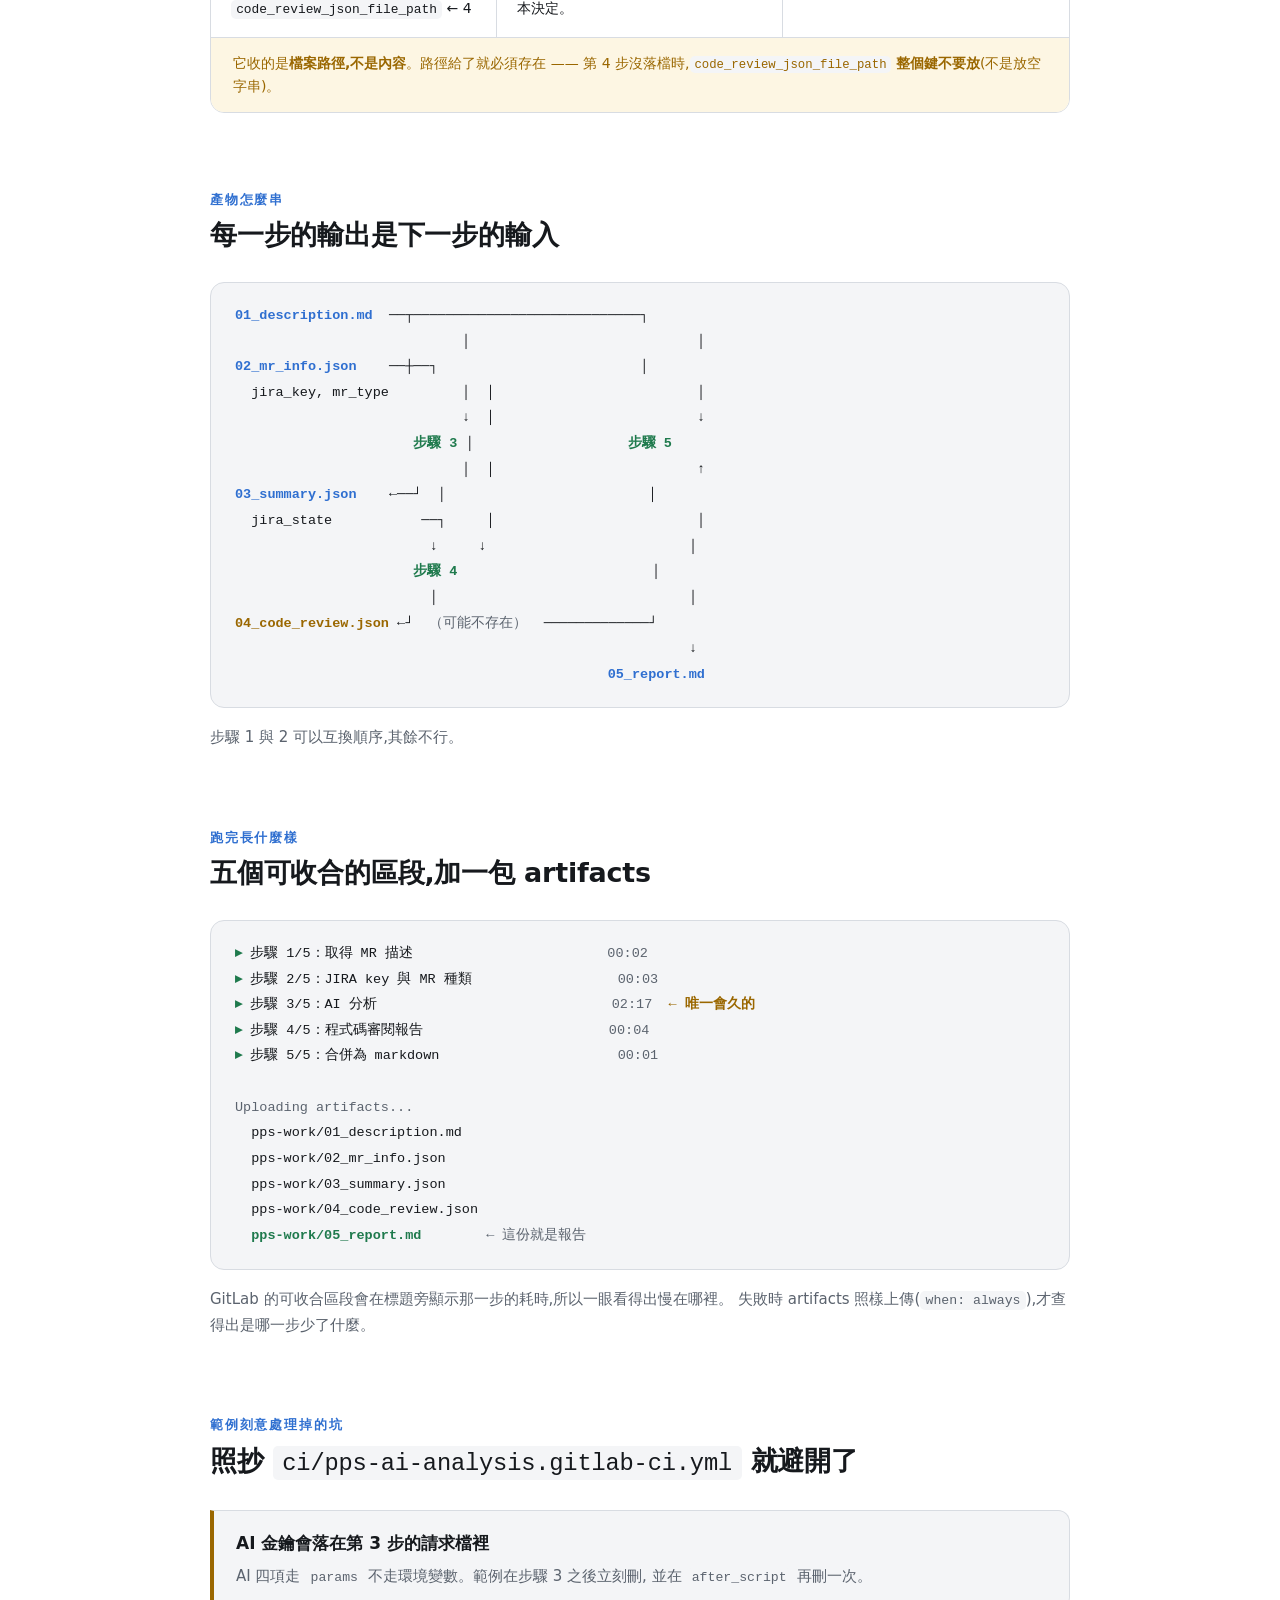
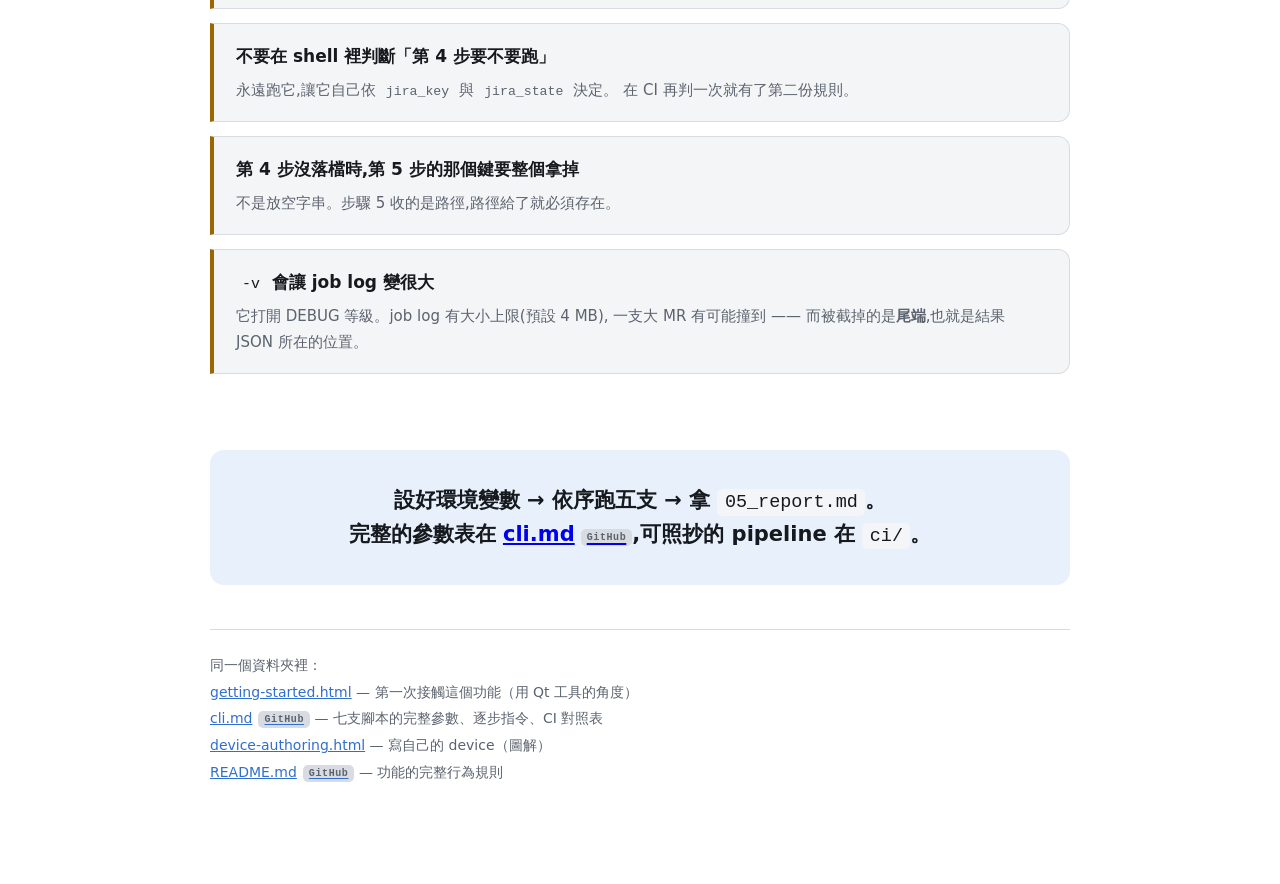
==== commit f2ca6b52: "Call it 請求/回應 JSON, not 信封 「信封」是個比喻，讀者要先學會它才看得懂文件；而它指的東西本來就有名字 —— 那份 JSON。173 處一起換，文件、規格、腳本註解、Qt 註解與" ====
--- a/docs/ai-analysis-gitlab-mr/cli.html
+++ b/docs/ai-analysis-gitlab-mr/cli.html
@@ -28,13 +28,13 @@
     <div class="ba-card">
       <div class="ba-ico">🖱️</div>
       <div class="ba-t">Qt 工具</div>
-      <div class="ba-d">幫你填好一份信封，<br>丟給腳本，收結果。</div>
+      <div class="ba-d">幫你填好一份請求 JSON，<br>丟給腳本，收結果。</div>
     </div>
     <div class="ba-arrow">→</div>
     <div class="ba-card">
       <div class="ba-ico">⚙️</div>
       <div class="ba-t">你 / CI</div>
-      <div class="ba-d">自己寫那份信封，<br>丟給<strong>同一批</strong>腳本。</div>
+      <div class="ba-d">自己寫那份請求 JSON，<br>丟給<strong>同一批</strong>腳本。</div>
     </div>
   </div>
 
@@ -310,7 +310,7 @@
     <div class="st">
       <div class="st-q"><code>-v</code> 會讓 job log 變很大</div>
       <div class="st-a">它打開 DEBUG 等級。job log 有大小上限(預設 4 MB),
-      一支大 MR 有可能撞到 —— 而被截掉的是<strong>尾端</strong>,也就是結果信封所在的位置。</div>
+      一支大 MR 有可能撞到 —— 而被截掉的是<strong>尾端</strong>,也就是結果 JSON 所在的位置。</div>
     </div>
   </div>
 </section>
--- a/docs/_doc.css
+++ b/docs/_doc.css
@@ -1,7 +1,7 @@
 /* 這個資料夾裡三份圖解頁共用的樣式。
  *
  * 底線開頭 = 不是一份文件，與 device/_template 同一個慣例。
- * 抽出來是為了「同類文件風格一致」這條規則 —— 三份各帶一份副本的話，
+ * 獨立成一份是為了「同類文件風格一致」這條規則 —— 三份各帶一份副本的話，
  * 改了其中一份的顏色，另外兩份會安靜地長得不一樣。 */
 
 :root {
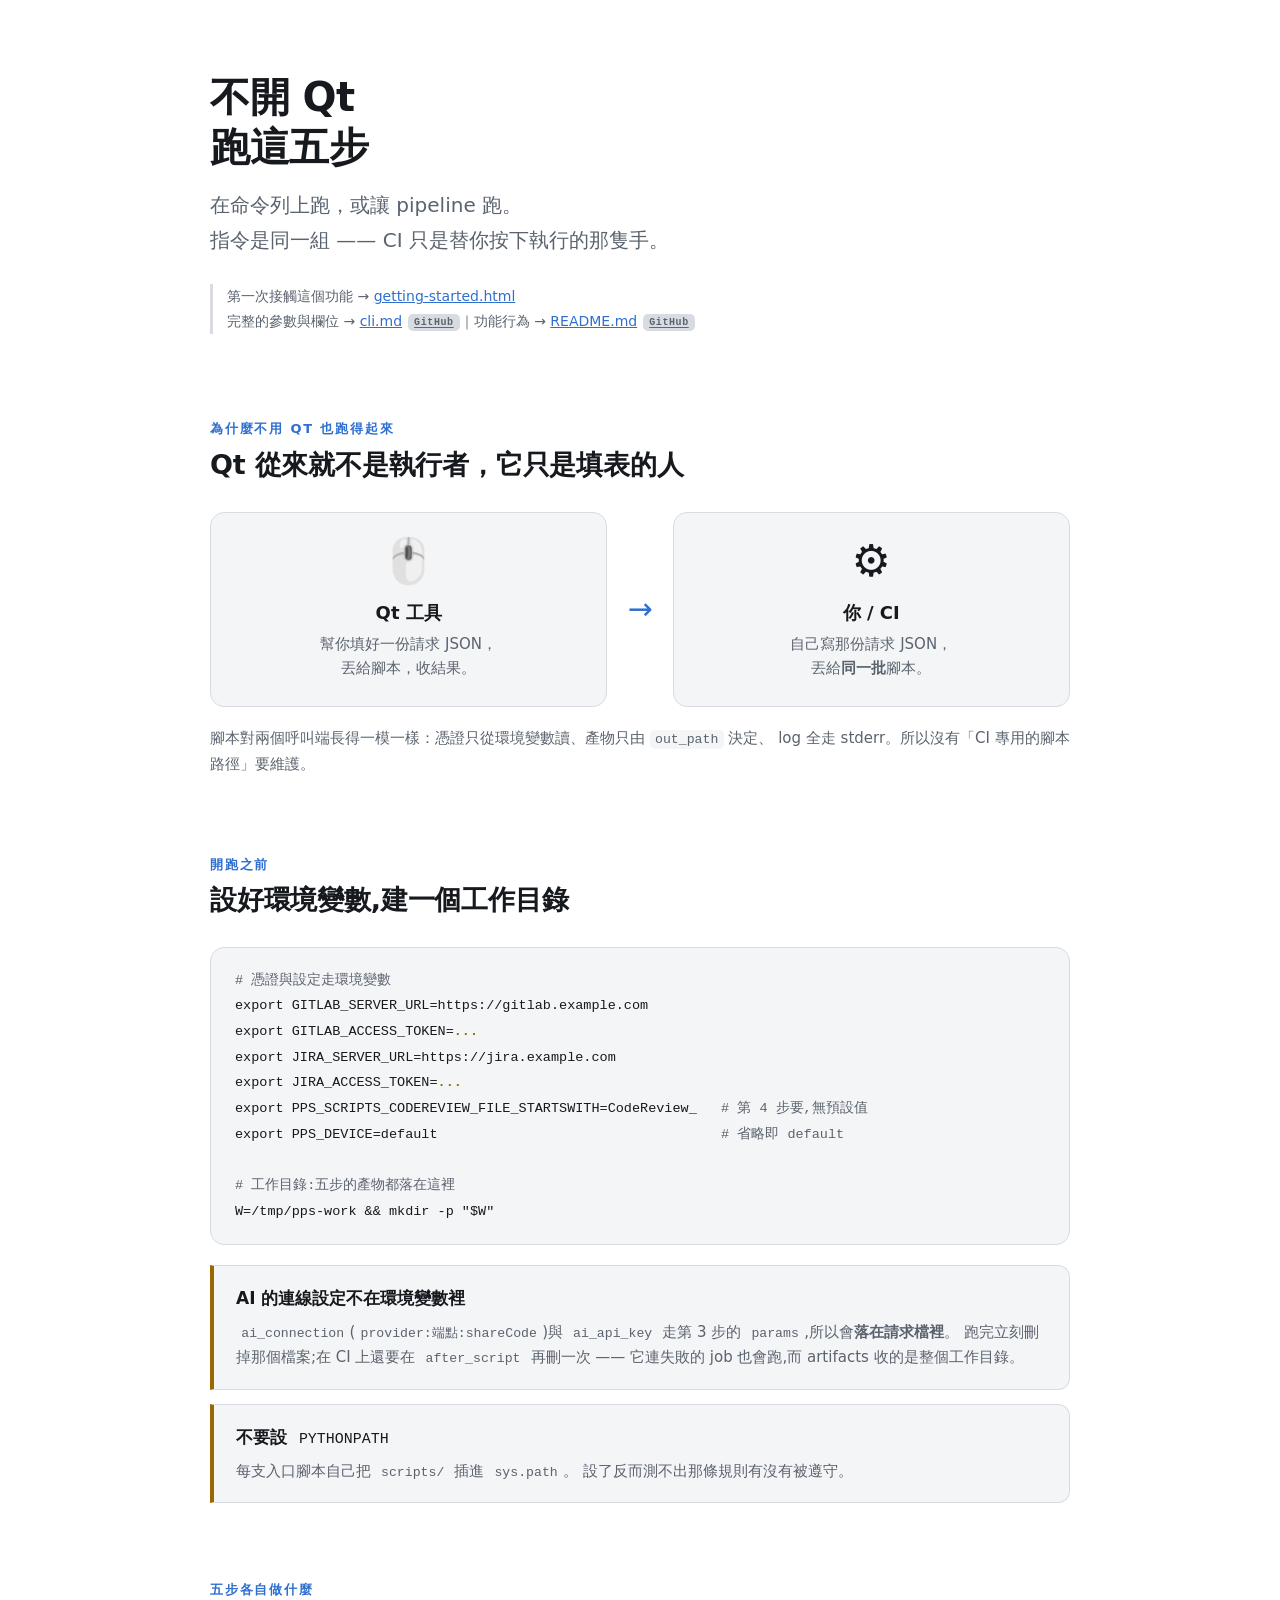
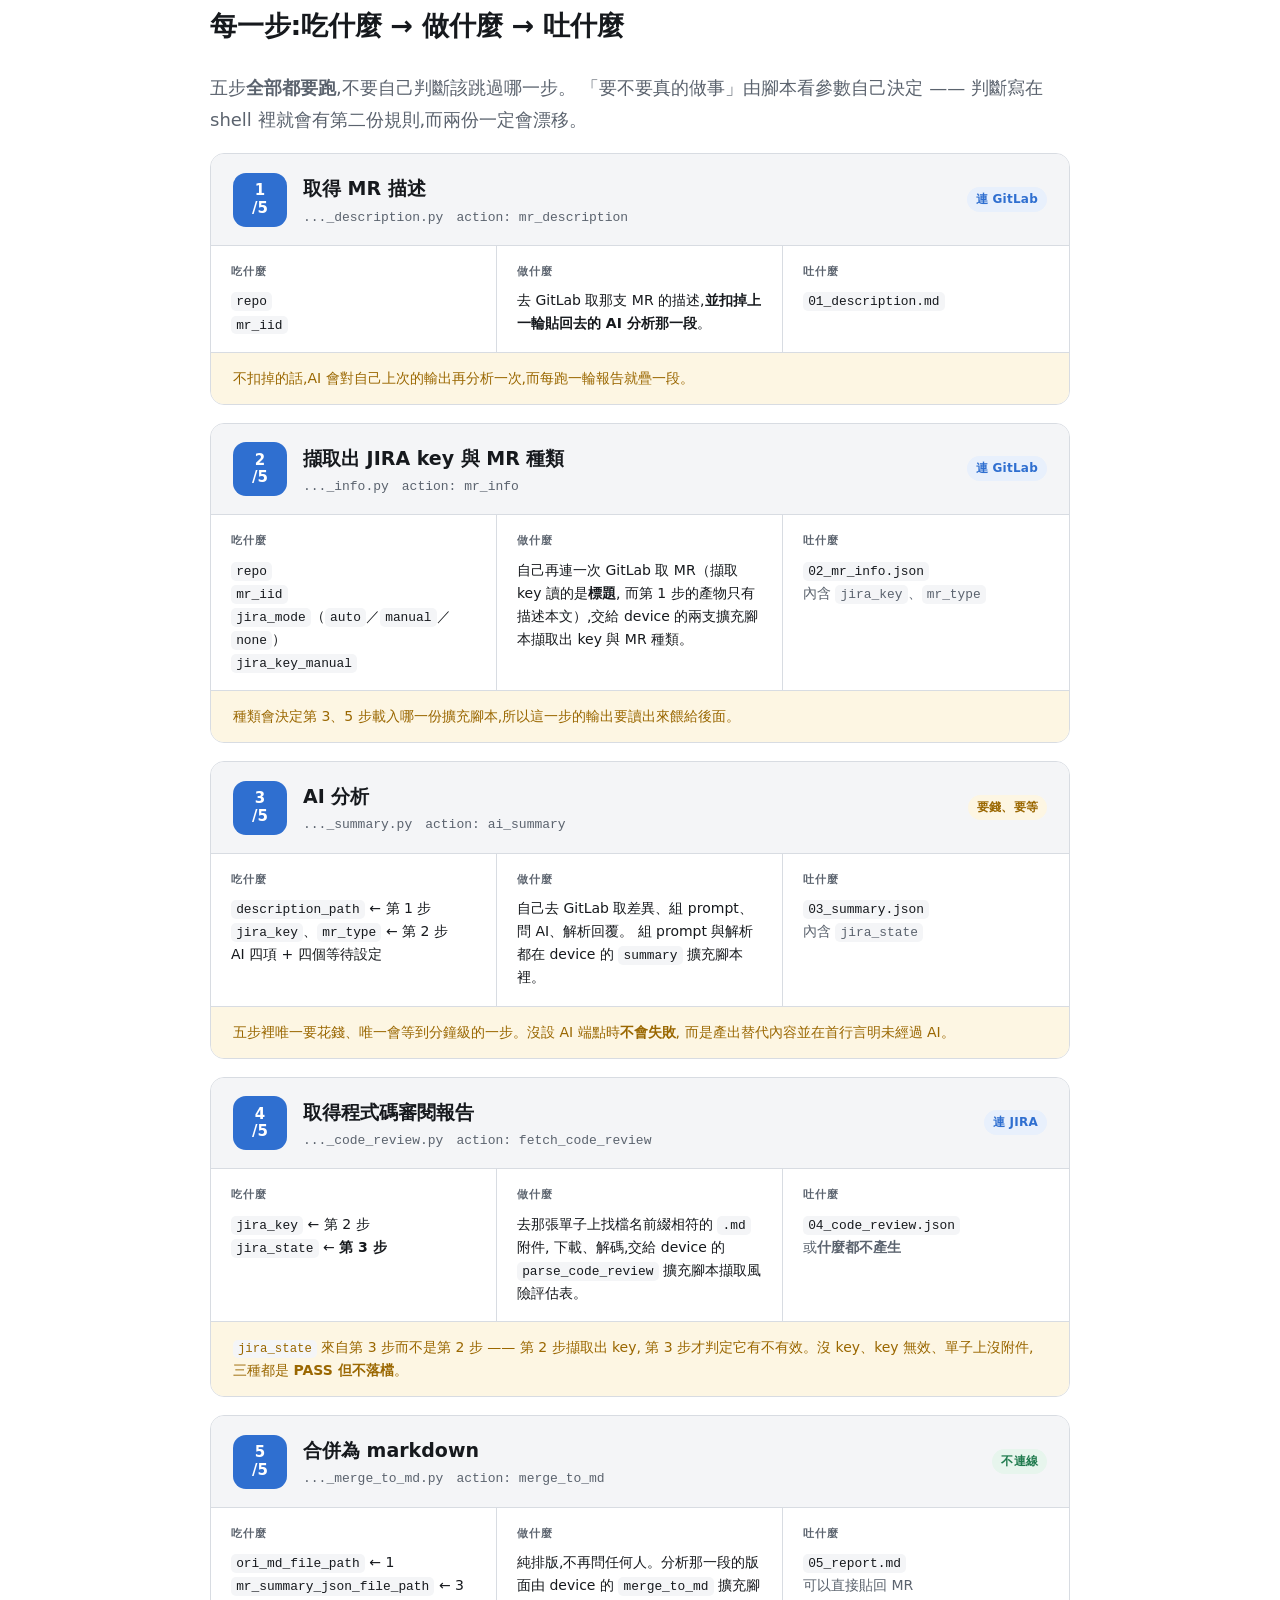
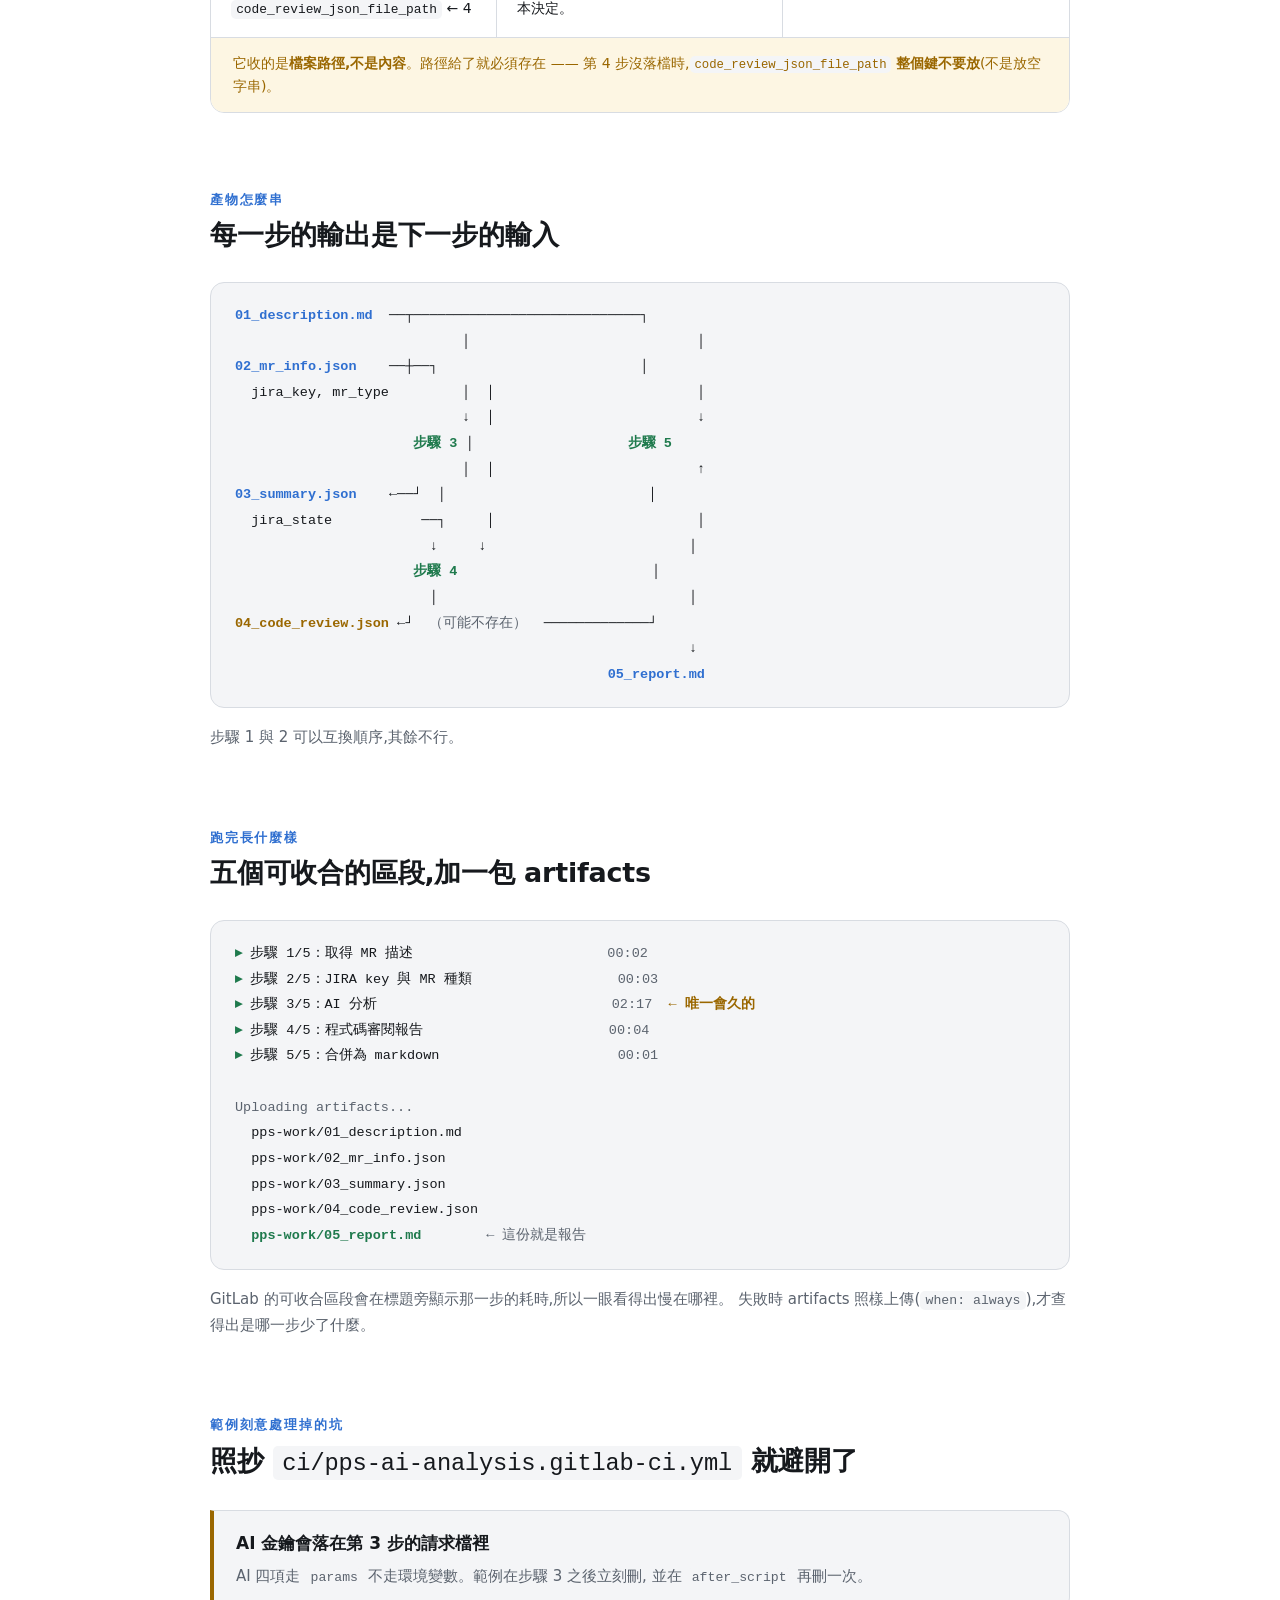
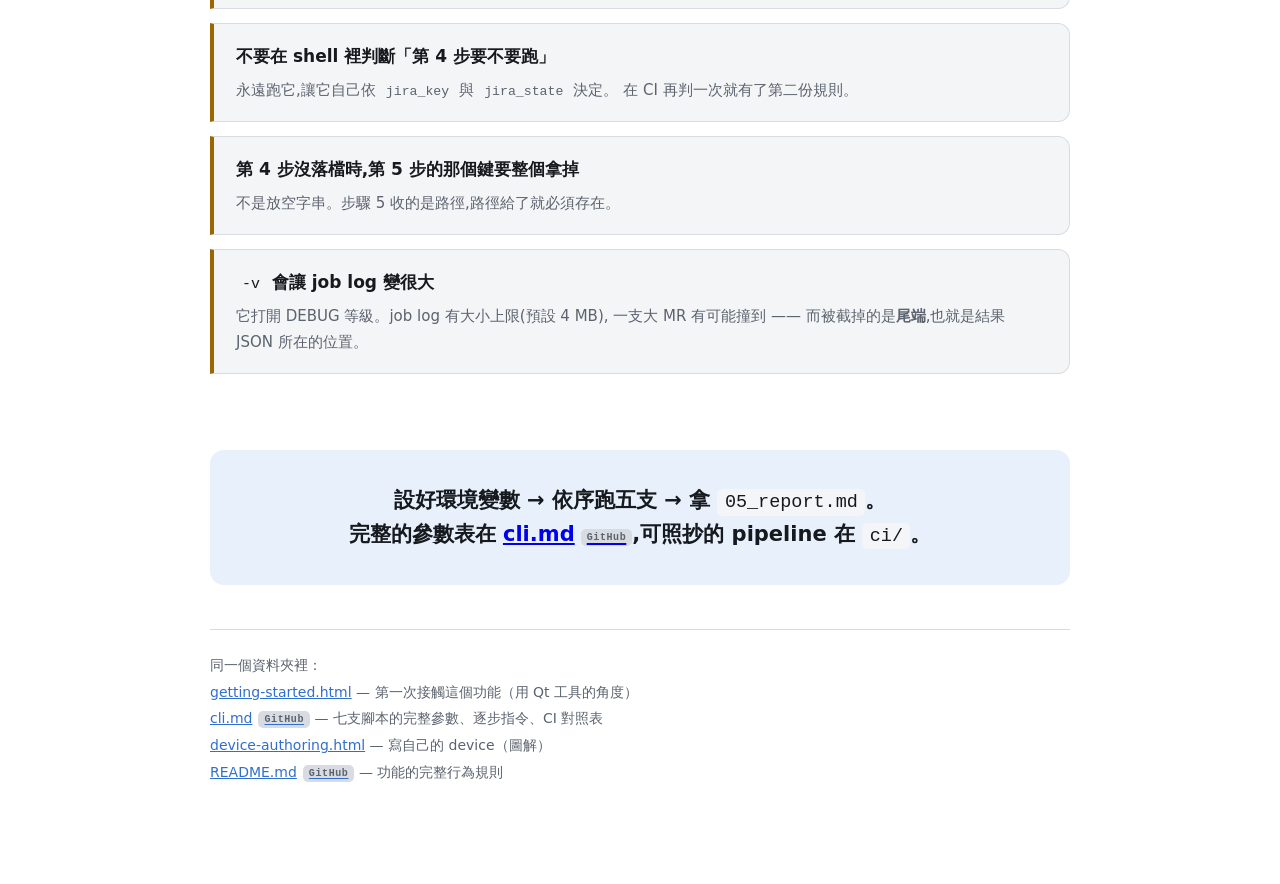
==== commit f5dc1c6c: "Say MR 種類 where the term is introduced cli.html and cli.md already called it MR 種類 next to JIRA key;" ====
--- a/docs/ai-analysis-gitlab-mr/cli.html
+++ b/docs/ai-analysis-gitlab-mr/cli.html
@@ -130,7 +130,7 @@
       <div class="io-cell">
         <div class="io-k">做什麼</div>
         <div class="io-v">自己再連一次 GitLab 取 MR（擷取 key 讀的是<strong>標題</strong>,
-        而第 1 步的產物只有描述本文）,交給 device 的兩支擴充腳本擷取出 key 與種類。</div>
+        而第 1 步的產物只有描述本文）,交給 device 的兩支擴充腳本擷取出 key 與 MR 種類。</div>
       </div>
       <div class="io-cell">
         <div class="io-k">吐什麼</div>
--- a/docs/_doc.css
+++ b/docs/_doc.css
@@ -357,6 +357,40 @@
   }
   .spec-v { padding-top: 4px; }
 }
+
+/* ---------- 步驟 × 位置的對照表 ----------
+ *
+ * 回退那一題用它：直軸是五個步驟，橫軸是由近到遠的三個位置，綠底那一格就是
+ * 這一次用到的那一份。查找順序＝欄位順序，所以順序不必再用文字講一次。
+ *
+ * 用真的 <table> 而不是 grid：這是二維資料，欄位與列都有標頭，讀螢幕閱讀器的人
+ * 需要那層關係。代價是手機上四欄擠不下，所以外面包一層橫向捲動，與 .fig 同一個作法。 */
+.mx-wrap { overflow-x: auto; margin: 16px 0 4px; }
+.mx { border-collapse: collapse; width: 100%; font-size: 13px; }
+.mx th, .mx td {
+  border: 1px solid var(--line); padding: 9px 12px;
+  text-align: left; vertical-align: top;
+}
+.mx thead th {
+  background: var(--bg); color: var(--ink2);
+  font: 700 11.5px var(--mono); white-space: nowrap;
+}
+.mx thead th.near { color: var(--accent); }
+.mx tbody th {
+  background: var(--bg); color: var(--ink);
+  font-size: 13px; font-weight: 700; white-space: nowrap;
+}
+.mx tbody th .n { color: var(--ink2); font-weight: 500; margin-right: 4px; }
+.mx td { font: 500 12.5px var(--mono); color: var(--ink2); }
+.mx .win { background: var(--ok-bg); color: var(--ok); font-weight: 700; }
+.mx .dead { text-decoration: line-through; opacity: .5; }
+.mx .na { font: 400 12px inherit; opacity: .55; }
+.mx .empty { opacity: .5; }
+.mx-dir {
+  font: 500 11px var(--mono); color: var(--ink2);
+  letter-spacing: .04em; margin: 0 0 -8px;
+}
+@media (max-width: 680px) { .mx { min-width: 600px; } }
 
 /* ---------- 流程圖 ----------
  *
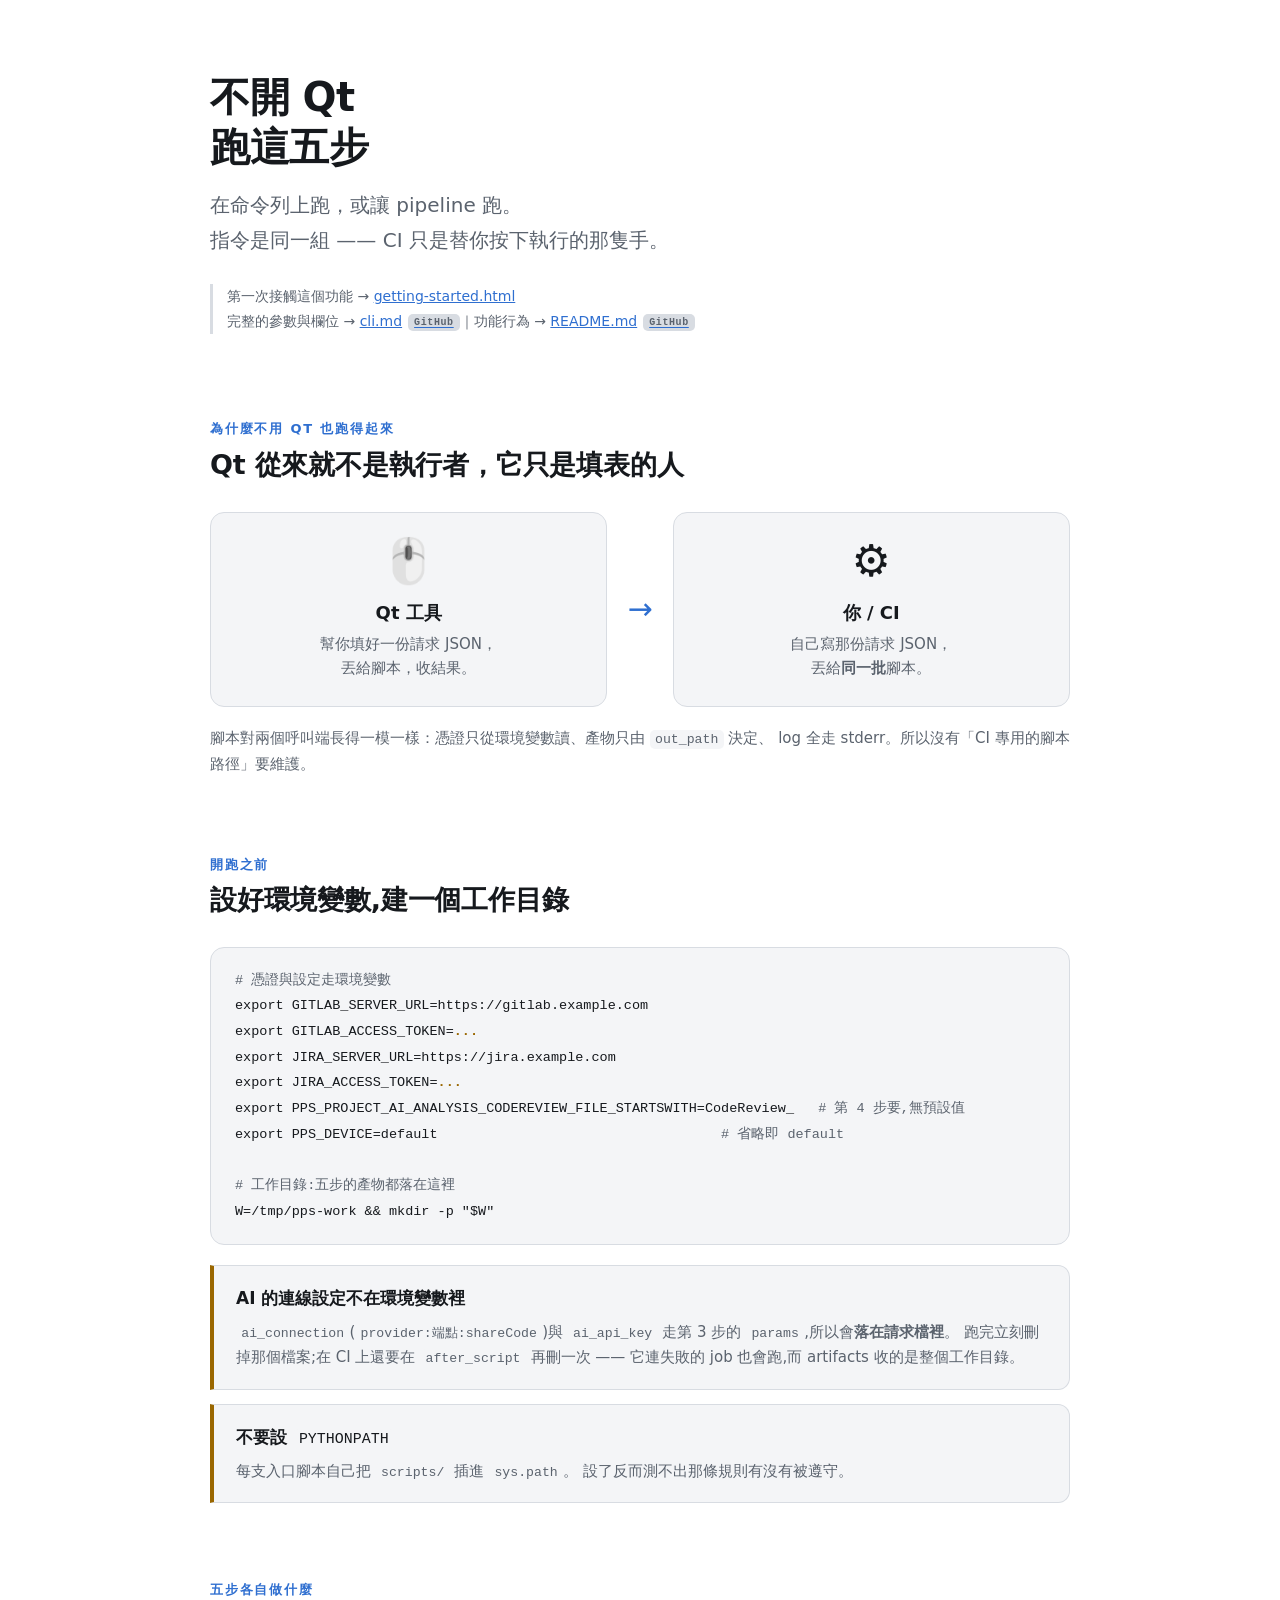
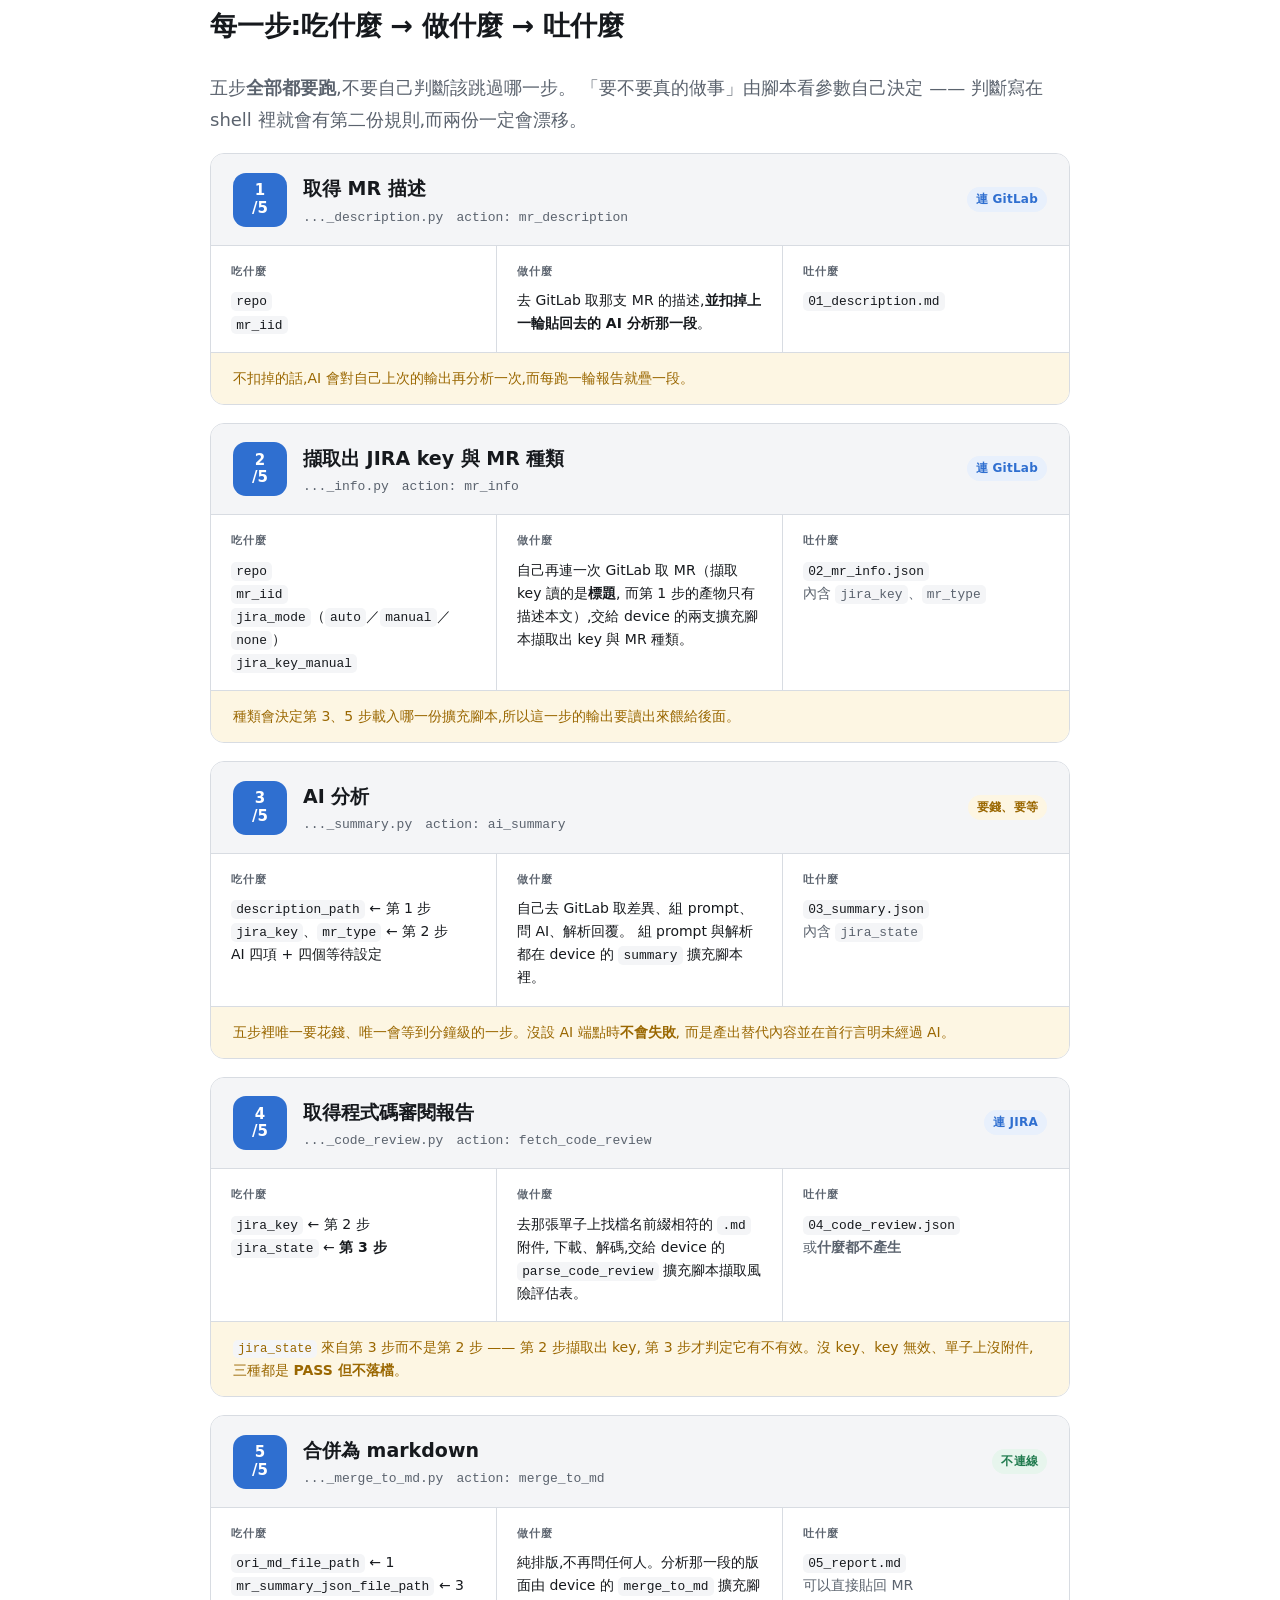
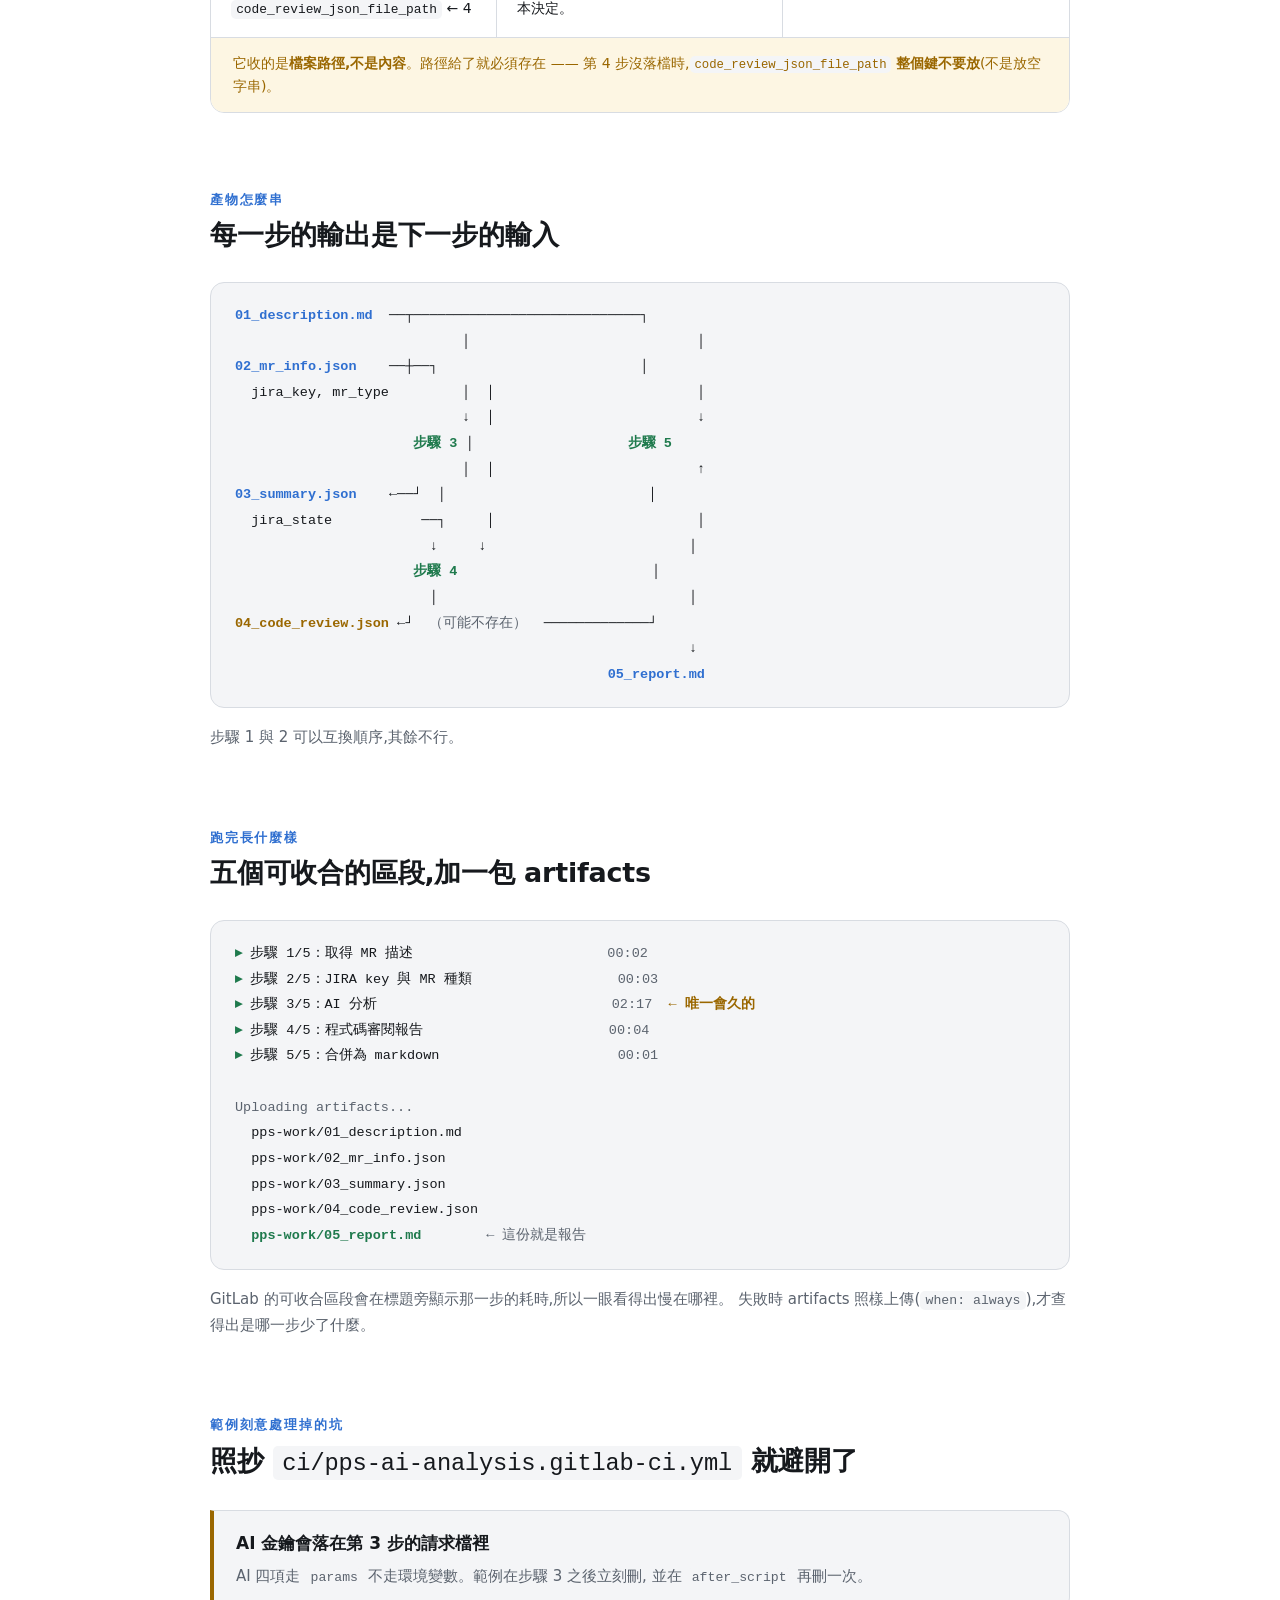
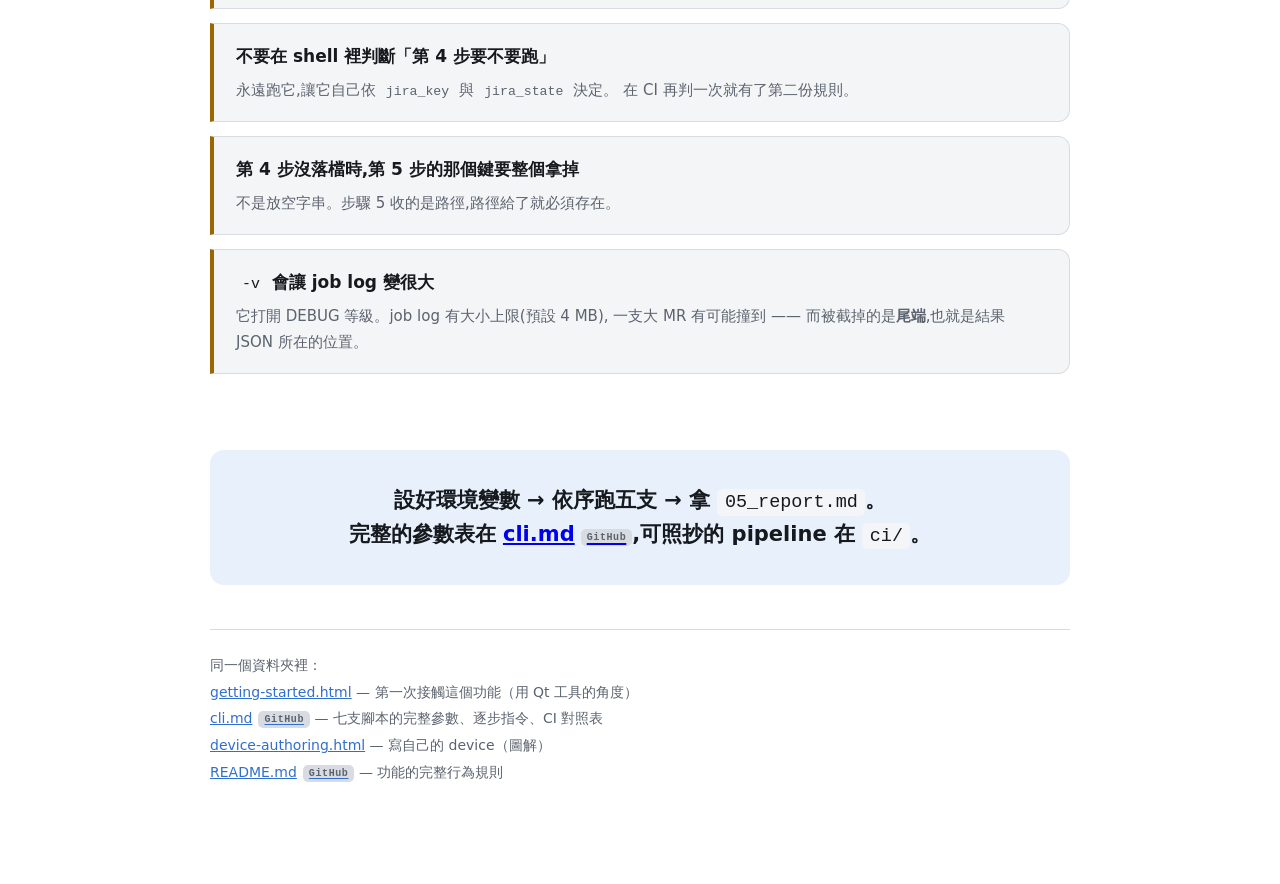
==== commit 1c5a634c: "Move the code review prefix into the AI-analysis key family The setting lives in the AI Analysis Git" ====
--- a/docs/ai-analysis-gitlab-mr/cli.html
+++ b/docs/ai-analysis-gitlab-mr/cli.html
@@ -54,7 +54,7 @@
 export GITLAB_ACCESS_TOKEN=<span class="y">...</span>
 export JIRA_SERVER_URL=https://jira.example.com
 export JIRA_ACCESS_TOKEN=<span class="y">...</span>
-export PPS_SCRIPTS_CODEREVIEW_FILE_STARTSWITH=CodeReview_   <span class="c"># 第 4 步要,無預設值</span>
+export PPS_PROJECT_AI_ANALYSIS_CODEREVIEW_FILE_STARTSWITH=CodeReview_   <span class="c"># 第 4 步要,無預設值</span>
 export PPS_DEVICE=default                                   <span class="c"># 省略即 default</span>
 
 <span class="c"># 工作目錄:五步的產物都落在這裡</span>
--- a/docs/_doc.css
+++ b/docs/_doc.css
@@ -429,3 +429,22 @@
      由外層橫向捲動 —— 與 .spec-pre 同一個作法。 */
   .fig { min-width: 660px; }
 }
+
+/* ---------- 程式碼範例 ---------- */
+.code-h {
+  display: flex; justify-content: space-between; align-items: center; gap: 16px;
+  padding: 11px 22px; border-top: 1px solid var(--line);
+  background: var(--bg2); font: 500 12.5px var(--mono); color: var(--ink2);
+}
+.code-h .lang { opacity: .6; letter-spacing: .05em; }
+.term .kw  { color: var(--accent); }
+.term .str { color: var(--ok); }
+.term .fn  { color: var(--warn); }
+.code-wrap { display: flex; align-items: stretch; }
+.code-ln {
+  flex: none; padding: 18px 14px 18px 22px; text-align: right;
+  font: 500 13.5px/1.9 var(--mono); color: var(--ink2); opacity: .4;
+  white-space: pre; user-select: none;
+  background: var(--bg2); border-right: 1px solid var(--line);
+}
+.code-wrap .term { flex: 1; min-width: 0; padding-left: 18px; }
